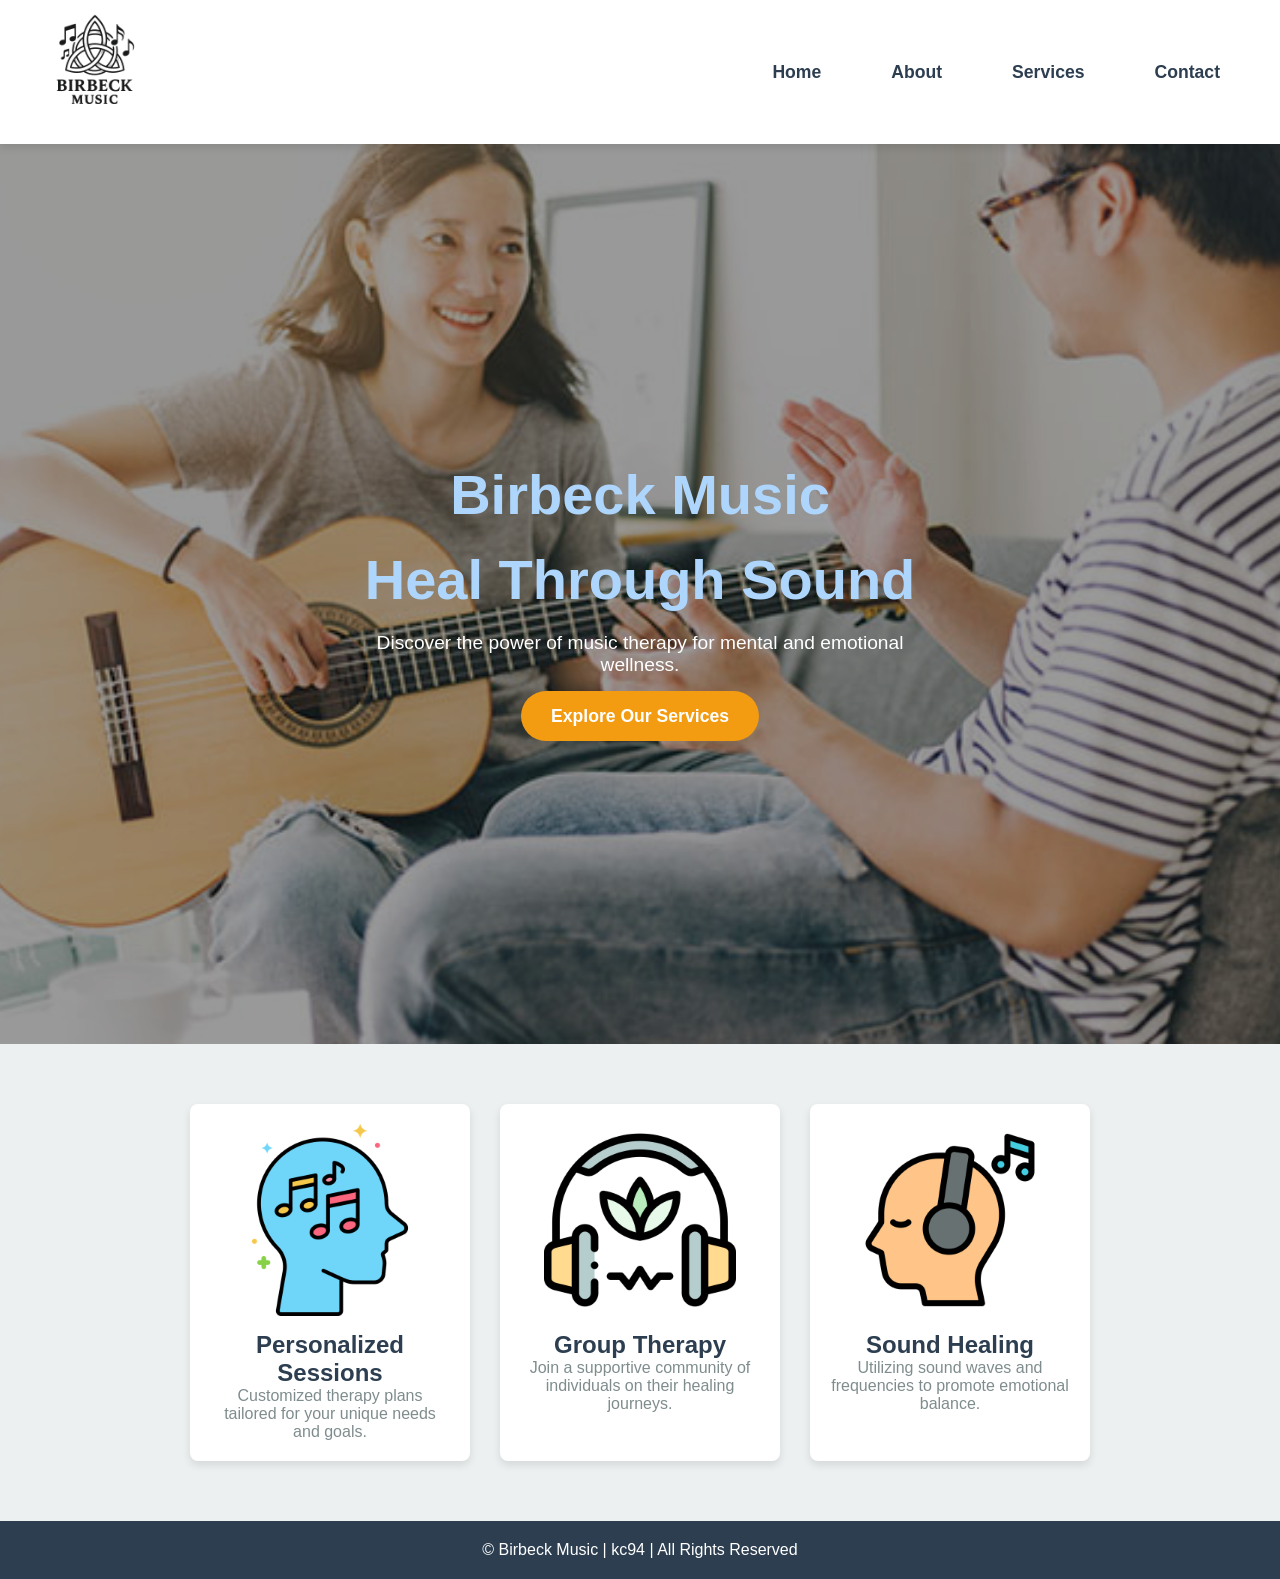
==== Toms website/index.html @ bb439766 "Add files via upload" ====
<!DOCTYPE html>
<html lang="en">
<head>
    <meta charset="UTF-8">
    <meta name="viewport" content="width=device-width, initial-scale=1.0">
    <title>Birbeck Music | Heal Through Sound</title>
    <link rel="stylesheet" href="style.css">
    <script src="https://cdnjs.cloudflare.com/ajax/libs/gsap/3.10.0/gsap.min.js"></script> <!-- GSAP for animations -->
</head>
<body>
    <!-- Navbar -->
    <nav class="navbar">
        <div class="logo">
            <img src="images/logo.png" alt="Music Therapy Logo">
        </div>
        <ul>
            <li><a href="index.html">Home</a></li>
            <li><a href="about.html">About</a></li>
            <li><a href="services.html">Services</a></li>
            <li><a href="contact.html">Contact</a></li>
        </ul>
    </nav>

    <!-- Hero Section -->
    <header class="hero">
        <div class="hero-content">
            <h1>Birbeck Music</h1>
            <h1>Heal Through Sound</h1>
            <p>Discover the power of music therapy for mental and emotional wellness.</p>
            <a href="services.html" class="btn-primary">Explore Our Services</a>
        </div>
    </header>

    <!-- Features Section -->
    <section class="features">
        <div class="feature-item">
            <img src="images/pop1.png" alt="Therapy Sessions">
            <h3>Personalized Sessions</h3>
            <p>Customized therapy plans tailored for your unique needs and goals.</p>
        </div>
        <div class="feature-item">
            <img src="images/pop2.png" alt="Group Sessions">
            <h3>Group Therapy</h3>
            <p>Join a supportive community of individuals on their healing journeys.</p>
        </div>
        <div class="feature-item">
            <img src="images/pop3.png" alt="Sound Healing">
            <h3>Sound Healing</h3>
            <p>Utilizing sound waves and frequencies to promote emotional balance.</p>
        </div>
    </section>

    <!-- Footer -->
    <footer>
        <p>&copy; Birbeck Music | kc94 | All Rights Reserved</p>
    </footer>

    <script src="js/script.js"></script>
</body>
</html>
---- Toms website/style.css ----
/* Global Styles */
* {
    margin: 0;
    padding: 0;
    box-sizing: border-box;
}

body {
    font-family: 'Arial', sans-serif;
    background-color: #f8f8f8;
    color: #2c3e50;
}

h1, h2 {
    color: #aed5fc;
}

a {
    text-decoration: none;
    color: inherit;
}

/* Navbar Styles */
.navbar {
    background-color: #ffffff;
    padding: 15px 40px;
    position: relative;
    top: 0;
    right: 0;
    left: auto;
    z-index: 1000;
    display: flex;
    justify-content: space-between;
    align-items: center;
    box-shadow: 0 4px 8px rgba(0, 0, 0, 0.1);
    width: 100%;
}


.navbar .logo img {
    max-height: 110px;
    position: relative;
    top: -10px; /* lifts logo up a bit */
}

.navbar ul {
    display: flex;
    list-style: none;
}

.navbar ul li {
    margin-left: 30px;
}

.navbar ul li a {
    color: #2c3e50;
    font-weight: bold;
    font-size: 1.1em;
    padding: 10px 20px;
    transition: color 0.3s, background-color 0.3s;
}

.navbar ul li a:hover {
    color: #fff;
    background-color: #f39c12;
    border-radius: 5px;
}

/* Hero Section */
.hero {
    background-image: url('images/main.jpg'); /* swapped from hero.jpg */
    background-size: cover;
    background-position: center;
    height: 100vh;
    display: flex;
    justify-content: center;
    align-items: center;
    text-align: center;
    color: white;
    position: relative;
}

.hero::before {
    content: "";
    position: absolute;
    top: 0; left: 0; right: 0; bottom: 0;
    background: rgba(0, 0, 0, 0.4); /* dark overlay */
    z-index: 0;
}

.hero-content {
    position: relative;
    z-index: 1;
}

.hero h1 {
    font-size: clamp(2em, 5vw, 3.5em);
}



.hero-content {
    max-width: 600px;
}

.hero h1 {
    font-size: 3.5em;
    font-weight: 700;
    margin-bottom: 20px;
}

.hero p {
    font-size: 1.2em;
    margin-bottom: 30px;
}

.btn-primary {
    background-color: #f39c12;
    padding: 15px 30px;
    color: white;
    border-radius: 30px;
    font-size: 1.1em;
    font-weight: bold;
    transition: background-color 0.3s;
}

.btn-primary:hover {
    background-color: #e67e22;
}

/* Features Section */
.features {
    display: flex;
    justify-content: center;
    gap: 30px;
    padding: 60px 20px;
    background-color: #ecf0f1;
}

.feature-item {
    width: 280px;
    text-align: center;
    padding: 20px;
    background-color: #fff;
    box-shadow: 0 4px 8px rgba(0, 0, 0, 0.1);
    border-radius: 8px;
    transition: transform 0.3s ease-in-out;
}

.feature-item:hover {
    transform: translateY(-10px);
}

.feature-item img {
    width: 80%; /* scale down */
    height: auto; /* keep aspect ratio */
    margin: 0 auto 15px; /* center horizontally */
    display: block;
    border-radius: 8px;
}


.feature-item h3 {
    font-size: 1.5em;
    color: #2c3e50;
}

.feature-item p {
    color: #7f8c8d;
}


.services {
    max-width: 1200px;
    margin: 120px auto 60px auto; /* top margin to avoid navbar overlap */
    padding: 0 20px;
}

.services h1 {
    text-align: center;
    margin-bottom: 60px;
    font-size: 2.5em;
    color: #2c3e50;
}

.service-item {
    display: flex;
    align-items: center;
    margin-bottom: 60px;
    gap: 40px;
}

.service-item.reverse {
    flex-direction: row-reverse; /* flips image and text */
}

.service-img img {
    width: 300px; /* adjust to your liking */
    max-width: 100%;
    border-radius: 10px;
    box-shadow: 0 4px 8px rgba(0,0,0,0.1);
}

.service-text {
    max-width: 600px;
}

.service-text h2 {
    font-size: 1.8em;
    margin-bottom: 15px;
    color: #2c3e50;
}

.service-text p {
    font-size: 1.1em;
    color: #7f8c8d;
    line-height: 1.6;
}

/* Responsive: stack on mobile */
@media (max-width: 768px) {
    .service-item {
        flex-direction: column;
        text-align: center;
    }
    .service-item.reverse {
        flex-direction: column;
    }
    .service-img img {
        width: 100%;
    }
}

.about {
    display: flex;
    justify-content: center;
    align-items: center;
    flex-direction: column;
    max-width: 800px;
    margin: 140px auto 60px auto; /* adjust top margin to avoid navbar overlap */
    padding: 0 20px;
    text-align: center;
}

.about-img {
    width: 300px; /* adjust size to your liking */
    max-width: 100%;
    border-radius: 10px;
    box-shadow: 0 4px 12px rgba(0,0,0,0.1);
    margin-bottom: 30px;
}

.about-text h1 {
    font-size: 2.5em;
    color: #2c3e50;
    margin-bottom: 20px;
}

.about-text p {
    font-size: 1.1em;
    color: #7f8c8d;
    line-height: 1.6;
}

.contact {
    display: flex;
    justify-content: center;
    padding: 140px 20px 60px 20px; /* space for navbar */
    background-color: #f8f8f8;
}

.contact-container {
    max-width: 600px;
    width: 100%;
    text-align: center;
}

.contact-container h1 {
    font-size: 2.5em;
    color: #2c3e50;
    margin-bottom: 20px;
}

.contact-container p {
    font-size: 1.1em;
    color: #7f8c8d;
    margin-bottom: 40px;
    line-height: 1.6;
}

/* Form styles */
form {
    display: flex;
    flex-direction: column;
    gap: 20px;
}

form label {
    font-weight: bold;
    color: #2c3e50;
    margin-bottom: 5px;
    text-align: left;
}

form input,
form textarea {
    padding: 12px 15px;
    border: 1px solid #ccc;
    border-radius: 8px;
    font-size: 1em;
    width: 100%;
    box-sizing: border-box;
}

form textarea {
    resize: vertical;
    min-height: 120px;
}

form button {
    background-color: #f39c12;
    color: white;
    font-size: 1.1em;
    font-weight: bold;
    padding: 15px;
    border: none;
    border-radius: 30px;
    cursor: pointer;
    transition: background-color 0.3s;
}

form button:hover {
    background-color: #e67e22;
}

/* Responsive tweaks */
@media (max-width: 768px) {
    .contact-container {
        padding: 0 10px;
    }
}



/* Footer */
footer {
    background-color: #2c3e50;
    color: white;
    padding: 20px 0;
    text-align: center;
}
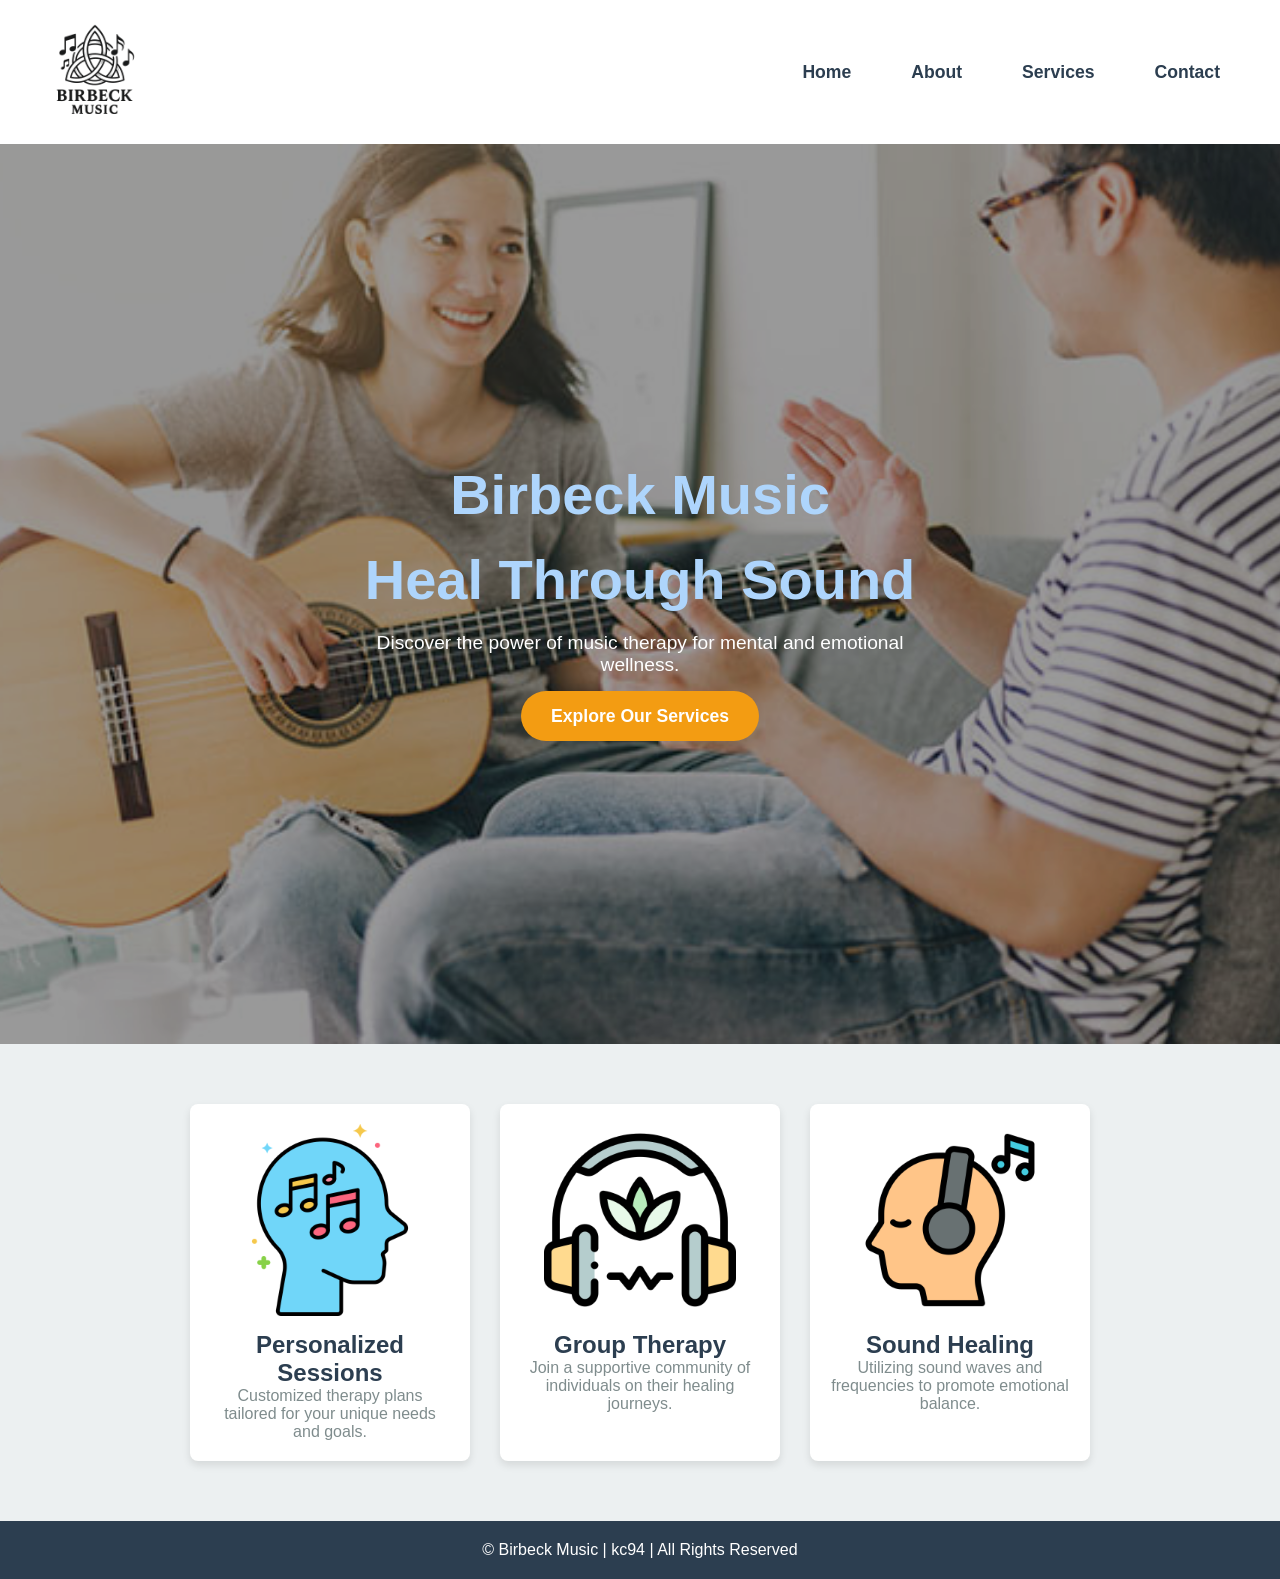
==== commit f1870546: "some media fixes" ====
--- a/Toms website/index.html
+++ b/Toms website/index.html
@@ -10,16 +10,21 @@
 <body>
     <!-- Navbar -->
     <nav class="navbar">
-        <div class="logo">
-            <img src="images/logo.png" alt="Music Therapy Logo">
-        </div>
-        <ul>
-            <li><a href="index.html">Home</a></li>
-            <li><a href="about.html">About</a></li>
-            <li><a href="services.html">Services</a></li>
-            <li><a href="contact.html">Contact</a></li>
-        </ul>
-    </nav>
+    <div class="logo">
+        <img src="images/logo.png" alt="Music Therapy Logo">
+    </div>
+    <div class="burger">
+        <span></span>
+        <span></span>
+        <span></span>
+    </div>
+    <ul class="nav-links">
+        <li><a href="index.html">Home</a></li>
+        <li><a href="about.html">About</a></li>
+        <li><a href="services.html">Services</a></li>
+        <li><a href="contact.html">Contact</a></li>
+    </ul>
+</nav>
 
     <!-- Hero Section -->
     <header class="hero">
@@ -58,3 +63,12 @@
     <script src="js/script.js"></script>
 </body>
 </html>
+
+<script>
+    const burger = document.querySelector('.burger');
+    const navLinks = document.querySelector('.nav-links');
+
+    burger.addEventListener('click', () => {
+        navLinks.classList.toggle('active');
+    });
+</script>
--- a/Toms website/style.css
+++ b/Toms website/style.css
@@ -24,51 +24,59 @@
 .navbar {
     background-color: #ffffff;
     padding: 15px 40px;
-    position: relative;
-    top: 0;
-    right: 0;
-    left: auto;
-    z-index: 1000;
     display: flex;
     justify-content: space-between;
     align-items: center;
-    box-shadow: 0 4px 8px rgba(0, 0, 0, 0.1);
+    position: relative;
+    box-shadow: 0 4px 8px rgba(0,0,0,0.1);
     width: 100%;
 }
-
 
 .navbar .logo img {
     max-height: 110px;
-    position: relative;
-    top: -10px; /* lifts logo up a bit */
-}
-
-.navbar ul {
-    display: flex;
+}
+
+/* Nav links */
+.nav-links {
+    display: flex;
+    gap: 20px;
     list-style: none;
-}
-
-.navbar ul li {
-    margin-left: 30px;
-}
-
-.navbar ul li a {
-    color: #2c3e50;
+    border-bottom: none;
+}
+
+
+.nav-links li a {
     font-weight: bold;
+    color: #2c3e50;
     font-size: 1.1em;
     padding: 10px 20px;
-    transition: color 0.3s, background-color 0.3s;
-}
-
-.navbar ul li a:hover {
+    transition: 0.3s;
+}
+
+.nav-links li a:hover {
+    background-color: #f39c12;
     color: #fff;
-    background-color: #f39c12;
     border-radius: 5px;
+}
+
+/* Burger button (hidden on desktop) */
+.burger {
+    display: none;
+    flex-direction: column;
+    gap: 5px;
+    cursor: pointer;
+}
+
+.burger span {
+    width: 25px;
+    height: 3px;
+    background-color: #2c3e50;
+    border-radius: 2px;
 }
 
 /* Hero Section */
 .hero {
-    background-image: url('images/main.jpg'); /* swapped from hero.jpg */
+    background-image: url('images/main.jpg');
     background-size: cover;
     background-position: center;
     height: 100vh;
@@ -84,27 +92,18 @@
     content: "";
     position: absolute;
     top: 0; left: 0; right: 0; bottom: 0;
-    background: rgba(0, 0, 0, 0.4); /* dark overlay */
+    background: rgba(0, 0, 0, 0.4);
     z-index: 0;
 }
 
 .hero-content {
     position: relative;
     z-index: 1;
+    max-width: 600px;
 }
 
 .hero h1 {
     font-size: clamp(2em, 5vw, 3.5em);
-}
-
-
-
-.hero-content {
-    max-width: 600px;
-}
-
-.hero h1 {
-    font-size: 3.5em;
     font-weight: 700;
     margin-bottom: 20px;
 }
@@ -152,14 +151,13 @@
 }
 
 .feature-item img {
-    width: 80%; /* scale down */
-    height: auto; /* keep aspect ratio */
-    margin: 0 auto 15px; /* center horizontally */
+    width: 80%;
+    height: auto;
+    margin: 0 auto 15px;
     display: block;
     border-radius: 8px;
 }
 
-
 .feature-item h3 {
     font-size: 1.5em;
     color: #2c3e50;
@@ -169,10 +167,10 @@
     color: #7f8c8d;
 }
 
-
+/* Services Section */
 .services {
     max-width: 1200px;
-    margin: 120px auto 60px auto; /* top margin to avoid navbar overlap */
+    margin: 120px auto 60px auto;
     padding: 0 20px;
 }
 
@@ -191,11 +189,11 @@
 }
 
 .service-item.reverse {
-    flex-direction: row-reverse; /* flips image and text */
+    flex-direction: row-reverse;
 }
 
 .service-img img {
-    width: 300px; /* adjust to your liking */
+    width: 300px;
     max-width: 100%;
     border-radius: 10px;
     box-shadow: 0 4px 8px rgba(0,0,0,0.1);
@@ -217,33 +215,20 @@
     line-height: 1.6;
 }
 
-/* Responsive: stack on mobile */
-@media (max-width: 768px) {
-    .service-item {
-        flex-direction: column;
-        text-align: center;
-    }
-    .service-item.reverse {
-        flex-direction: column;
-    }
-    .service-img img {
-        width: 100%;
-    }
-}
-
+/* About Section */
 .about {
     display: flex;
     justify-content: center;
     align-items: center;
     flex-direction: column;
     max-width: 800px;
-    margin: 140px auto 60px auto; /* adjust top margin to avoid navbar overlap */
+    margin: 140px auto 60px auto;
     padding: 0 20px;
     text-align: center;
 }
 
 .about-img {
-    width: 300px; /* adjust size to your liking */
+    width: 300px;
     max-width: 100%;
     border-radius: 10px;
     box-shadow: 0 4px 12px rgba(0,0,0,0.1);
@@ -262,10 +247,11 @@
     line-height: 1.6;
 }
 
+/* Contact Section */
 .contact {
     display: flex;
     justify-content: center;
-    padding: 140px 20px 60px 20px; /* space for navbar */
+    padding: 140px 20px 60px 20px;
     background-color: #f8f8f8;
 }
 
@@ -333,15 +319,6 @@
     background-color: #e67e22;
 }
 
-/* Responsive tweaks */
-@media (max-width: 768px) {
-    .contact-container {
-        padding: 0 10px;
-    }
-}
-
-
-
 /* Footer */
 footer {
     background-color: #2c3e50;
@@ -349,3 +326,163 @@
     padding: 20px 0;
     text-align: center;
 }
+
+/* ========================= */
+/* Responsive Styles */
+/* ========================= */
+
+/* Tablets & small laptops */
+@media (max-width: 1024px) {
+    .navbar {
+        padding: 10px 20px;
+    }
+
+    .navbar ul li {
+        margin-left: 15px;
+    }
+
+    .hero h1 {
+        font-size: 2.5em;
+    }
+}
+
+/* Phones */
+@media (max-width: 768px) {
+
+    /* Navbar adjustments */
+    .navbar {
+        flex-wrap: nowrap;
+        justify-content: space-between;
+    }
+
+    .burger {
+        display: flex;
+        order: 2;
+    }
+
+    .nav-links {
+        position: absolute;
+        top: 70px;
+        right: 0;
+        width: 100%;
+        flex-direction: column;
+        align-items: center;
+        background-color: #fff;
+        max-height: 0;
+        overflow: hidden;
+        transition: max-height 0.3s ease-in-out;
+        z-index: 999;
+    }
+
+    .nav-links.active {
+        max-height: 500px;
+    }
+
+    .nav-links li {
+        width: 100%;
+        text-align: center;
+    }
+
+    .nav-links li a {
+        display: block;
+        width: 100%;
+        padding: 15px 0;
+    }
+
+    .navbar .logo {
+        order: 1;
+    }
+
+    /* Hero adjustments */
+    .hero {
+        height: 70vh;
+        padding: 0 15px;
+    }
+
+    .hero h1 {
+        font-size: 2em;
+    }
+
+    .hero p {
+        font-size: 1em;
+    }
+
+    /* Features adjustments */
+    .features {
+        flex-direction: column;
+        align-items: center;
+        padding: 40px 10px;
+    }
+
+    .feature-item {
+        width: 90%;
+    }
+
+    .feature-item img {
+    width: 40%;
+    height: auto;
+    margin: 0 auto 15px;
+    display: block;
+    border-radius: 8px;
+}
+
+    /* Services adjustments */
+    .service-item,
+    .service-item.reverse {
+        flex-direction: column;
+        text-align: center;
+    }
+
+    .service-img img {
+        width: 60%;
+        max-width: 350px;
+    }
+
+    .service-text {
+        max-width: 100%;
+    }
+
+    /* About adjustments */
+    .about {
+        margin-top: 100px;
+        padding: 0 15px;
+    }
+
+    .about-img {
+        width: 80%;
+    }
+
+    .about-text h1 {
+        font-size: 2em;
+    }
+
+    /* Contact adjustments */
+    .contact {
+        padding: 100px 10px 40px 10px;
+    }
+
+    .contact-container h1 {
+        font-size: 2em;
+    }
+
+    .contact-container p {
+        font-size: 1em;
+    }
+}
+
+/* Tiny phones */
+@media (max-width: 480px) {
+    .hero h1 {
+        font-size: 1.8em;
+    }
+
+    .btn-primary {
+        padding: 10px 20px;
+        font-size: 1em;
+    }
+
+    form input,
+    form textarea {
+        font-size: 0.9em;
+    }
+}
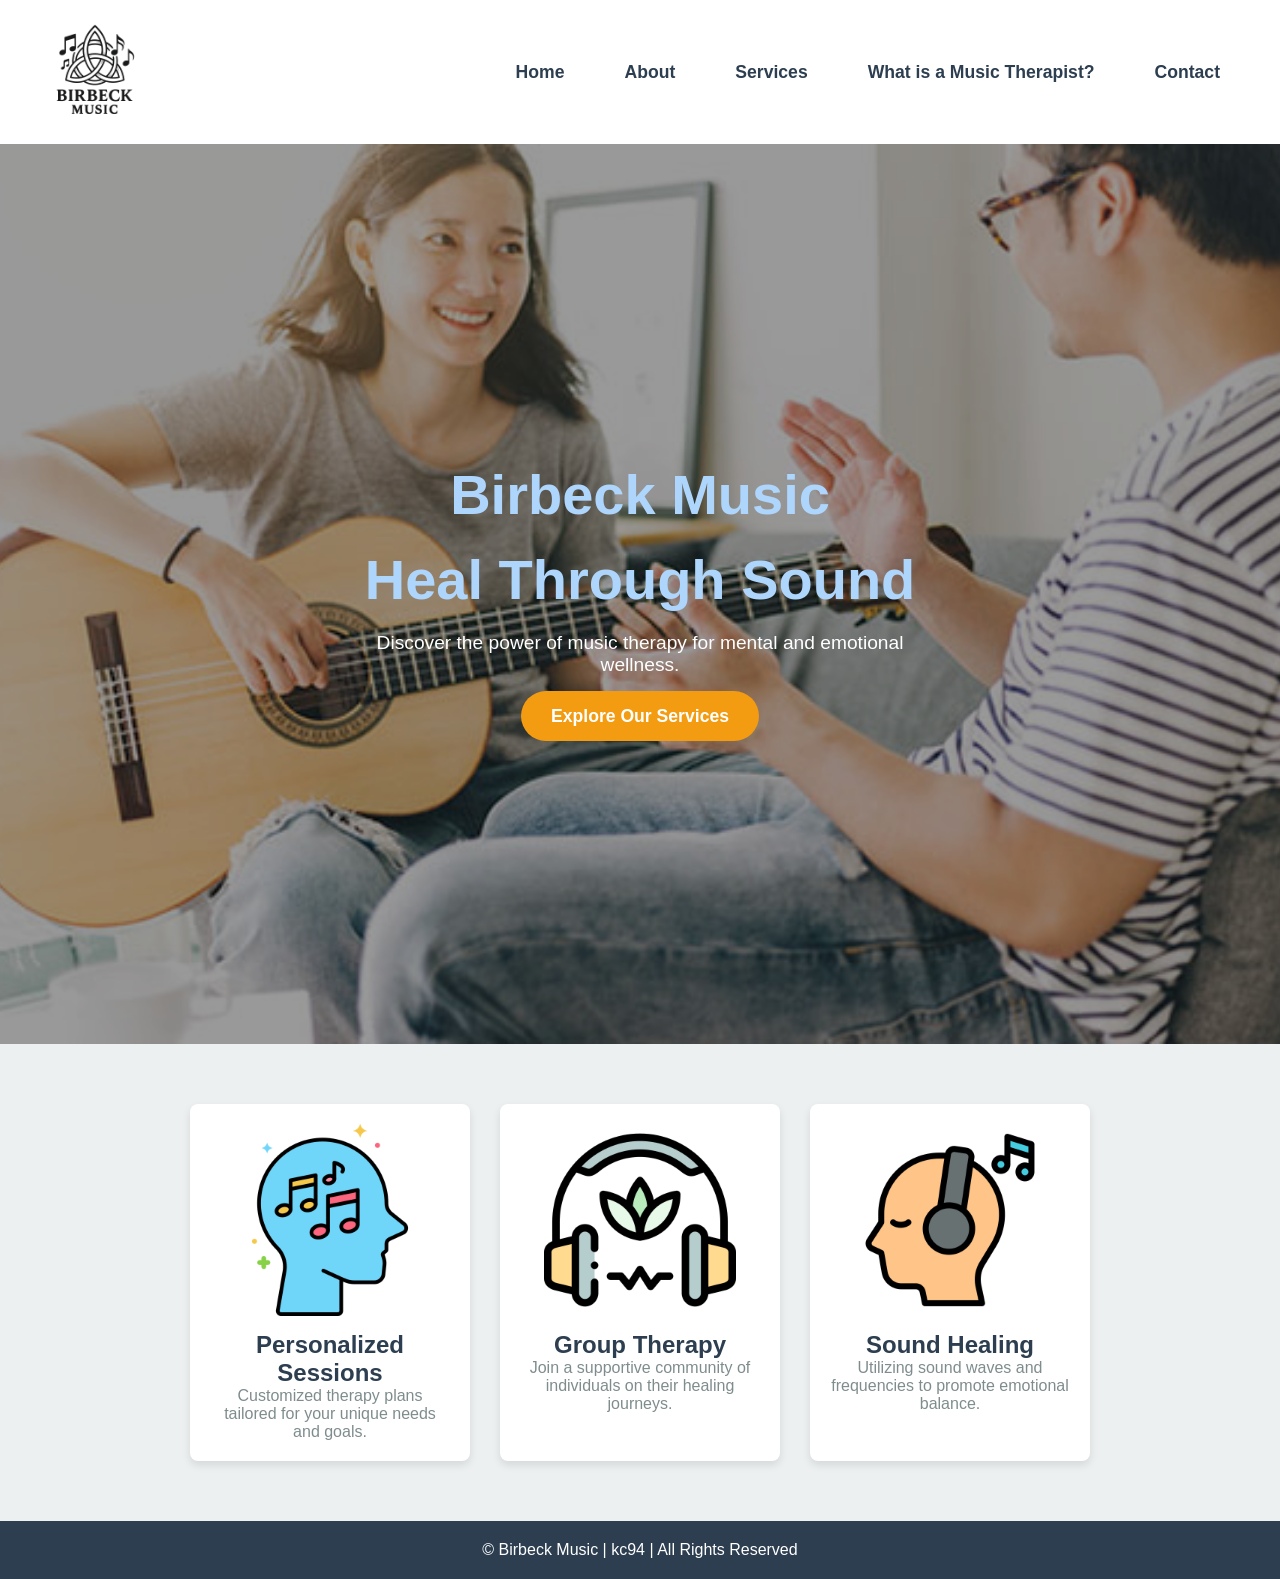
==== commit a658379b: "Add 'What is a Music Therapist?' page - Create music-therapist.html with sections covering education" ====
--- a/Toms website/index.html
+++ b/Toms website/index.html
@@ -22,6 +22,7 @@
         <li><a href="index.html">Home</a></li>
         <li><a href="about.html">About</a></li>
         <li><a href="services.html">Services</a></li>
+        <li><a href="music-therapist.html">What is a Music Therapist?</a></li>
         <li><a href="contact.html">Contact</a></li>
     </ul>
 </nav>
--- a/Toms website/style.css
+++ b/Toms website/style.css
@@ -325,6 +325,154 @@
     color: white;
     padding: 20px 0;
     text-align: center;
+}
+
+/* Music Therapist Page */
+.therapist-page {
+    max-width: 1100px;
+    margin: 120px auto 60px auto;
+    padding: 0 20px;
+}
+
+.therapist-hero {
+    text-align: center;
+    margin-bottom: 40px;
+}
+
+.therapist-hero h1 {
+    font-size: 2.8em;
+    color: #2c3e50;
+    margin-bottom: 15px;
+}
+
+.therapist-hero p {
+    font-size: 1.2em;
+    color: #7f8c8d;
+}
+
+.therapist-intro {
+    max-width: 800px;
+    margin: 0 auto 60px auto;
+    text-align: center;
+    font-size: 1.1em;
+    color: #7f8c8d;
+    line-height: 1.8;
+}
+
+.therapist-cards {
+    display: grid;
+    grid-template-columns: repeat(2, 1fr);
+    gap: 30px;
+    margin-bottom: 70px;
+}
+
+.therapist-card {
+    background-color: #fff;
+    border-radius: 10px;
+    padding: 35px 30px;
+    box-shadow: 0 4px 12px rgba(0,0,0,0.08);
+    transition: transform 0.3s ease;
+}
+
+.therapist-card:hover {
+    transform: translateY(-6px);
+}
+
+.therapist-card-icon {
+    font-size: 2.5em;
+    margin-bottom: 15px;
+}
+
+.therapist-card h2 {
+    font-size: 1.4em;
+    color: #2c3e50;
+    margin-bottom: 12px;
+}
+
+.therapist-card p {
+    font-size: 1em;
+    color: #7f8c8d;
+    line-height: 1.7;
+}
+
+.therapist-difference {
+    background-color: #ecf0f1;
+    border-radius: 10px;
+    padding: 50px 40px;
+    margin-bottom: 70px;
+}
+
+.therapist-difference h2 {
+    text-align: center;
+    font-size: 2em;
+    color: #2c3e50;
+    margin-bottom: 35px;
+}
+
+.difference-grid {
+    display: flex;
+    gap: 30px;
+}
+
+.difference-col {
+    flex: 1;
+    background-color: #fff;
+    border-radius: 8px;
+    padding: 30px;
+    box-shadow: 0 2px 8px rgba(0,0,0,0.07);
+}
+
+.difference-col h3 {
+    font-size: 1.3em;
+    color: #f39c12;
+    margin-bottom: 18px;
+    border-bottom: 2px solid #f39c12;
+    padding-bottom: 10px;
+}
+
+.difference-col ul {
+    list-style: none;
+    padding: 0;
+}
+
+.difference-col ul li {
+    color: #7f8c8d;
+    font-size: 1em;
+    padding: 8px 0;
+    border-bottom: 1px solid #ecf0f1;
+    line-height: 1.5;
+}
+
+.difference-col ul li:last-child {
+    border-bottom: none;
+}
+
+.difference-col ul li::before {
+    content: "✓ ";
+    color: #f39c12;
+    font-weight: bold;
+}
+
+.therapist-cta {
+    text-align: center;
+    padding: 60px 20px;
+    background-color: #2c3e50;
+    border-radius: 10px;
+    color: #fff;
+    margin-bottom: 20px;
+}
+
+.therapist-cta h2 {
+    font-size: 2em;
+    color: #fff;
+    margin-bottom: 15px;
+}
+
+.therapist-cta p {
+    font-size: 1.1em;
+    color: #bdc3c7;
+    margin-bottom: 30px;
+    line-height: 1.6;
 }
 
 /* ========================= */
@@ -486,3 +634,36 @@
         font-size: 0.9em;
     }
 }
+
+/* Music Therapist Page - Responsive */
+@media (max-width: 768px) {
+    .therapist-page {
+        margin-top: 100px;
+    }
+
+    .therapist-hero h1 {
+        font-size: 2em;
+    }
+
+    .therapist-cards {
+        grid-template-columns: 1fr;
+    }
+
+    .difference-grid {
+        flex-direction: column;
+    }
+
+    .therapist-difference {
+        padding: 30px 20px;
+    }
+}
+
+@media (max-width: 480px) {
+    .therapist-hero h1 {
+        font-size: 1.6em;
+    }
+
+    .therapist-cta h2 {
+        font-size: 1.5em;
+    }
+}
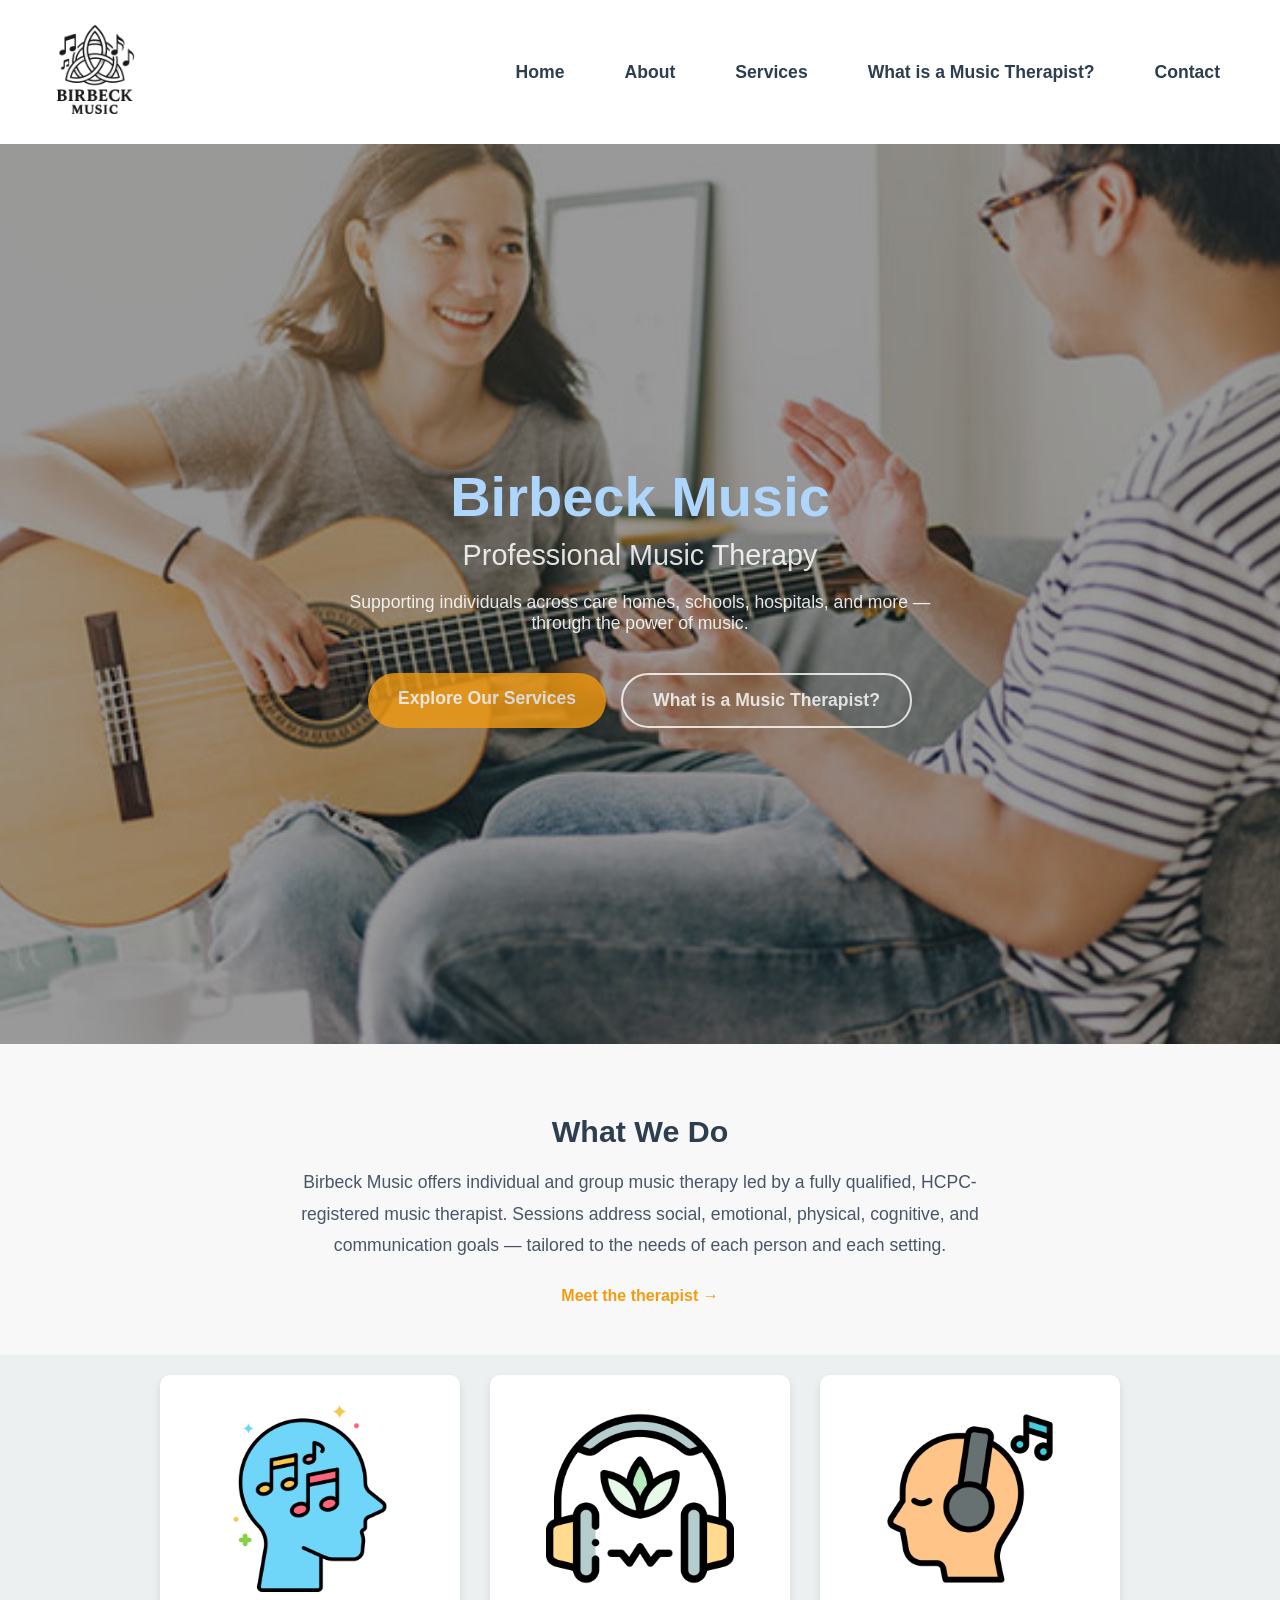
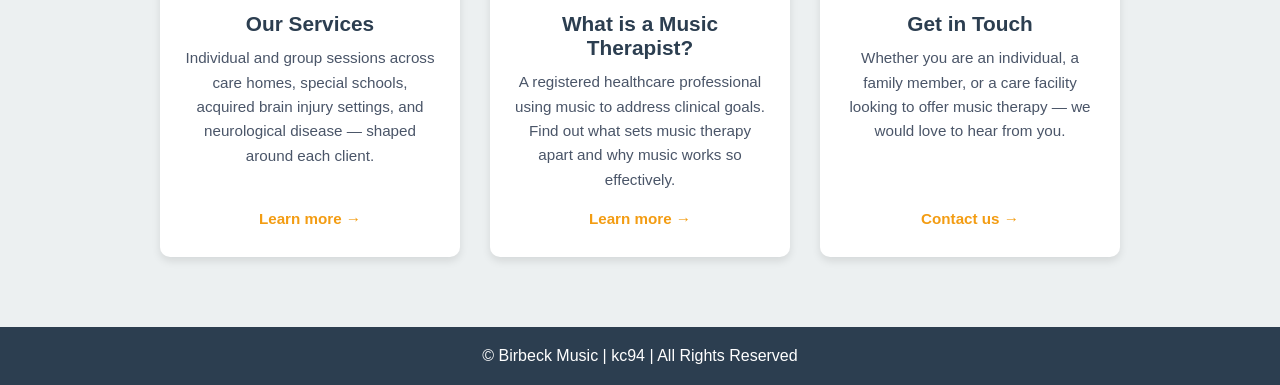
==== commit 559751d5: "Improve home page layout, clarity, and navigation - Fix two <h1> tags — now h1 (Birbeck Music) + h2 " ====
--- a/Toms website/index.html
+++ b/Toms website/index.html
@@ -3,9 +3,9 @@
 <head>
     <meta charset="UTF-8">
     <meta name="viewport" content="width=device-width, initial-scale=1.0">
-    <title>Birbeck Music | Heal Through Sound</title>
+    <title>Birbeck Music | Music Therapy</title>
     <link rel="stylesheet" href="style.css">
-    <script src="https://cdnjs.cloudflare.com/ajax/libs/gsap/3.10.0/gsap.min.js"></script> <!-- GSAP for animations -->
+    <script src="https://cdnjs.cloudflare.com/ajax/libs/gsap/3.10.0/gsap.min.js"></script>
 </head>
 <body>
     <!-- Navbar -->
@@ -31,29 +31,42 @@
     <header class="hero">
         <div class="hero-content">
             <h1>Birbeck Music</h1>
-            <h1>Heal Through Sound</h1>
-            <p>Discover the power of music therapy for mental and emotional wellness.</p>
-            <a href="services.html" class="btn-primary">Explore Our Services</a>
+            <h2>Professional Music Therapy</h2>
+            <p>Supporting individuals across care homes, schools, hospitals, and more — through the power of music.</p>
+            <div class="hero-buttons">
+                <a href="services.html" class="btn-primary">Explore Our Services</a>
+                <a href="music-therapist.html" class="btn-secondary">What is a Music Therapist?</a>
+            </div>
         </div>
     </header>
 
-    <!-- Features Section -->
+    <!-- Intro Section -->
+    <section class="home-intro">
+        <h2>What We Do</h2>
+        <p>Birbeck Music offers individual and group music therapy led by a fully qualified, HCPC-registered music therapist. Sessions address social, emotional, physical, cognitive, and communication goals — tailored to the needs of each person and each setting.</p>
+        <a href="about.html" class="home-intro-link">Meet the therapist &rarr;</a>
+    </section>
+
+    <!-- Feature Cards -->
     <section class="features">
-        <div class="feature-item">
-            <img src="images/pop1.png" alt="Therapy Sessions">
-            <h3>Personalized Sessions</h3>
-            <p>Customized therapy plans tailored for your unique needs and goals.</p>
-        </div>
-        <div class="feature-item">
-            <img src="images/pop2.png" alt="Group Sessions">
-            <h3>Group Therapy</h3>
-            <p>Join a supportive community of individuals on their healing journeys.</p>
-        </div>
-        <div class="feature-item">
-            <img src="images/pop3.png" alt="Sound Healing">
-            <h3>Sound Healing</h3>
-            <p>Utilizing sound waves and frequencies to promote emotional balance.</p>
-        </div>
+        <a href="services.html" class="feature-item">
+            <img src="images/pop1.png" alt="Music Therapy Sessions">
+            <h3>Our Services</h3>
+            <p>Individual and group sessions across care homes, special schools, acquired brain injury settings, and neurological disease — shaped around each client.</p>
+            <span class="feature-link">Learn more &rarr;</span>
+        </a>
+        <a href="music-therapist.html" class="feature-item">
+            <img src="images/pop2.png" alt="What is a Music Therapist">
+            <h3>What is a Music Therapist?</h3>
+            <p>A registered healthcare professional using music to address clinical goals. Find out what sets music therapy apart and why music works so effectively.</p>
+            <span class="feature-link">Learn more &rarr;</span>
+        </a>
+        <a href="contact.html" class="feature-item">
+            <img src="images/pop3.png" alt="Get in Touch">
+            <h3>Get in Touch</h3>
+            <p>Whether you are an individual, a family member, or a care facility looking to offer music therapy — we would love to hear from you.</p>
+            <span class="feature-link">Contact us &rarr;</span>
+        </a>
     </section>
 
     <!-- Footer -->
@@ -61,15 +74,20 @@
         <p>&copy; Birbeck Music | kc94 | All Rights Reserved</p>
     </footer>
 
-    <script src="js/script.js"></script>
-</body>
-</html>
-
 <script>
+    // Mobile menu toggle
     const burger = document.querySelector('.burger');
     const navLinks = document.querySelector('.nav-links');
-
     burger.addEventListener('click', () => {
         navLinks.classList.toggle('active');
     });
-</script>+
+    // GSAP animations
+    gsap.from(".hero h1", { opacity: 0, y: -40, duration: 1, delay: 0.3 });
+    gsap.from(".hero h2", { opacity: 0, y: -20, duration: 1, delay: 0.6 });
+    gsap.from(".hero p",  { opacity: 0, y: 20,  duration: 1, delay: 0.9 });
+    gsap.from(".hero-buttons", { opacity: 0, y: 20, duration: 1, delay: 1.2 });
+    gsap.from(".feature-item", { opacity: 0, y: 60, stagger: 0.15, duration: 0.8, delay: 0.2 });
+</script>
+</body>
+</html>
--- a/Toms website/style.css
+++ b/Toms website/style.css
@@ -105,12 +105,20 @@
 .hero h1 {
     font-size: clamp(2em, 5vw, 3.5em);
     font-weight: 700;
+    margin-bottom: 10px;
+}
+
+.hero h2 {
+    font-size: clamp(1.2em, 3vw, 1.8em);
+    font-weight: 400;
+    color: rgba(255,255,255,0.85);
     margin-bottom: 20px;
 }
 
 .hero p {
-    font-size: 1.2em;
-    margin-bottom: 30px;
+    font-size: 1.1em;
+    margin-bottom: 35px;
+    color: rgba(255,255,255,0.9);
 }
 
 .btn-primary {
@@ -127,44 +135,117 @@
     background-color: #e67e22;
 }
 
+.btn-secondary {
+    background-color: transparent;
+    padding: 15px 30px;
+    color: white;
+    border: 2px solid white;
+    border-radius: 30px;
+    font-size: 1.1em;
+    font-weight: bold;
+    transition: background-color 0.3s, color 0.3s;
+}
+
+.btn-secondary:hover {
+    background-color: white;
+    color: #2c3e50;
+}
+
+.hero-buttons {
+    display: flex;
+    gap: 15px;
+    justify-content: center;
+    flex-wrap: wrap;
+}
+
+/* Home Intro */
+.home-intro {
+    text-align: center;
+    max-width: 720px;
+    margin: 0 auto;
+    padding: 70px 20px 50px 20px;
+}
+
+.home-intro h2 {
+    font-size: 1.9em;
+    color: #2c3e50;
+    margin-bottom: 18px;
+}
+
+.home-intro p {
+    font-size: 1.1em;
+    color: #4a5568;
+    line-height: 1.8;
+    margin-bottom: 25px;
+}
+
+.home-intro-link {
+    font-weight: bold;
+    color: #f39c12;
+    font-size: 1em;
+    transition: color 0.2s;
+}
+
+.home-intro-link:hover {
+    color: #e67e22;
+}
+
 /* Features Section */
 .features {
     display: flex;
     justify-content: center;
     gap: 30px;
-    padding: 60px 20px;
+    padding: 20px 20px 70px 20px;
     background-color: #ecf0f1;
 }
 
 .feature-item {
-    width: 280px;
-    text-align: center;
-    padding: 20px;
+    width: 300px;
+    text-align: center;
+    padding: 30px 25px;
     background-color: #fff;
     box-shadow: 0 4px 8px rgba(0, 0, 0, 0.1);
-    border-radius: 8px;
-    transition: transform 0.3s ease-in-out;
+    border-radius: 10px;
+    transition: transform 0.3s ease-in-out, box-shadow 0.3s;
+    display: flex;
+    flex-direction: column;
+    align-items: center;
+    text-decoration: none;
+    color: inherit;
 }
 
 .feature-item:hover {
-    transform: translateY(-10px);
+    transform: translateY(-8px);
+    box-shadow: 0 8px 20px rgba(0, 0, 0, 0.13);
 }
 
 .feature-item img {
-    width: 80%;
+    width: 75%;
     height: auto;
-    margin: 0 auto 15px;
+    margin: 0 auto 20px;
     display: block;
     border-radius: 8px;
 }
 
 .feature-item h3 {
-    font-size: 1.5em;
-    color: #2c3e50;
+    font-size: 1.3em;
+    color: #2c3e50;
+    margin-bottom: 10px;
 }
 
 .feature-item p {
-    color: #7f8c8d;
+    color: #4a5568;
+    font-size: 0.95em;
+    line-height: 1.6;
+    flex-grow: 1;
+}
+
+.feature-link {
+    display: inline-block;
+    margin-top: 18px;
+    font-weight: bold;
+    color: #f39c12;
+    font-size: 0.95em;
 }
 
 /* Services Section */
@@ -347,112 +428,209 @@
 
 .therapist-hero p {
     font-size: 1.2em;
+    color: #4a5568;
+    max-width: 700px;
+    margin: 0 auto;
+    line-height: 1.6;
+}
+
+.therapist-intro {
+    max-width: 820px;
+    margin: 0 auto 50px auto;
+    text-align: center;
+    font-size: 1.1em;
+    color: #4a5568;
+    line-height: 1.8;
+}
+
+/* Qualifications Banner */
+.qualifications-banner {
+    display: flex;
+    align-items: flex-start;
+    gap: 25px;
+    background-color: #2c3e50;
+    color: #fff;
+    border-radius: 10px;
+    padding: 40px;
+    margin-bottom: 60px;
+}
+
+.qual-icon {
+    font-size: 3em;
+    flex-shrink: 0;
+    line-height: 1;
+}
+
+.qual-text h2 {
+    font-size: 1.6em;
+    color: #fff;
+    margin-bottom: 12px;
+}
+
+.qual-text p {
+    font-size: 1.05em;
+    color: #bdc3c7;
+    line-height: 1.7;
+}
+
+.qual-text strong {
+    color: #f39c12;
+}
+
+.qual-text em {
+    color: #aed5fc;
+    font-style: normal;
+}
+
+/* Goals Section */
+.goals-section {
+    margin-bottom: 70px;
+}
+
+.goals-section > h2 {
+    font-size: 2em;
+    color: #2c3e50;
+    text-align: center;
+    margin-bottom: 10px;
+}
+
+.goals-intro {
+    text-align: center;
+    color: #4a5568;
+    font-size: 1em;
+    margin-bottom: 30px;
+}
+
+.goals-tabs {
+    display: flex;
+    gap: 10px;
+    flex-wrap: wrap;
+    justify-content: center;
+    margin-bottom: 0;
+}
+
+.tab-btn {
+    background-color: #ecf0f1;
+    border: none;
+    border-radius: 30px 30px 0 0;
+    padding: 12px 22px;
+    font-size: 1em;
+    font-weight: bold;
     color: #7f8c8d;
-}
-
-.therapist-intro {
-    max-width: 800px;
-    margin: 0 auto 60px auto;
-    text-align: center;
-    font-size: 1.1em;
-    color: #7f8c8d;
-    line-height: 1.8;
-}
-
-.therapist-cards {
+    cursor: pointer;
+    transition: background-color 0.2s, color 0.2s;
+}
+
+.tab-btn:hover {
+    background-color: #d5dbdb;
+    color: #2c3e50;
+}
+
+.tab-btn.active {
+    background-color: #f39c12;
+    color: #fff;
+}
+
+.tab-content {
+    background-color: #fff;
+    border-radius: 0 10px 10px 10px;
+    box-shadow: 0 4px 12px rgba(0,0,0,0.08);
+    padding: 35px 40px;
+}
+
+.tab-panel {
+    display: none;
+}
+
+.tab-panel.active {
+    display: block;
+}
+
+.goal-list {
+    list-style: none;
+    padding: 0;
+    margin: 0;
+}
+
+.goal-list li {
+    padding: 12px 0 12px 30px;
+    position: relative;
+    color: #4a5568;
+    font-size: 1.05em;
+    line-height: 1.6;
+    border-bottom: 1px solid #f0f0f0;
+}
+
+.goal-list li:last-child {
+    border-bottom: none;
+}
+
+.goal-list li::before {
+    content: "✓";
+    position: absolute;
+    left: 0;
+    color: #f39c12;
+    font-weight: bold;
+}
+
+/* Why Music Section */
+.why-music-section {
+    margin-bottom: 70px;
+}
+
+.why-music-section > h2 {
+    font-size: 2em;
+    color: #2c3e50;
+    text-align: center;
+    margin-bottom: 12px;
+}
+
+.why-music-intro {
+    text-align: center;
+    color: #4a5568;
+    font-size: 1.05em;
+    max-width: 750px;
+    margin: 0 auto 40px auto;
+    line-height: 1.7;
+}
+
+.why-music-grid {
     display: grid;
-    grid-template-columns: repeat(2, 1fr);
-    gap: 30px;
-    margin-bottom: 70px;
-}
-
-.therapist-card {
+    grid-template-columns: repeat(3, 1fr);
+    gap: 25px;
+}
+
+.why-music-card {
     background-color: #fff;
     border-radius: 10px;
-    padding: 35px 30px;
-    box-shadow: 0 4px 12px rgba(0,0,0,0.08);
+    padding: 30px 25px;
+    box-shadow: 0 4px 12px rgba(0,0,0,0.07);
+    text-align: center;
     transition: transform 0.3s ease;
 }
 
-.therapist-card:hover {
-    transform: translateY(-6px);
-}
-
-.therapist-card-icon {
-    font-size: 2.5em;
+.why-music-card:hover {
+    transform: translateY(-5px);
+}
+
+.why-icon {
+    font-size: 2.2em;
     margin-bottom: 15px;
 }
 
-.therapist-card h2 {
-    font-size: 1.4em;
-    color: #2c3e50;
-    margin-bottom: 12px;
-}
-
-.therapist-card p {
-    font-size: 1em;
-    color: #7f8c8d;
-    line-height: 1.7;
-}
-
-.therapist-difference {
-    background-color: #ecf0f1;
-    border-radius: 10px;
-    padding: 50px 40px;
-    margin-bottom: 70px;
-}
-
-.therapist-difference h2 {
-    text-align: center;
-    font-size: 2em;
-    color: #2c3e50;
-    margin-bottom: 35px;
-}
-
-.difference-grid {
-    display: flex;
-    gap: 30px;
-}
-
-.difference-col {
-    flex: 1;
-    background-color: #fff;
-    border-radius: 8px;
-    padding: 30px;
-    box-shadow: 0 2px 8px rgba(0,0,0,0.07);
-}
-
-.difference-col h3 {
-    font-size: 1.3em;
-    color: #f39c12;
-    margin-bottom: 18px;
-    border-bottom: 2px solid #f39c12;
-    padding-bottom: 10px;
-}
-
-.difference-col ul {
-    list-style: none;
-    padding: 0;
-}
-
-.difference-col ul li {
-    color: #7f8c8d;
-    font-size: 1em;
-    padding: 8px 0;
-    border-bottom: 1px solid #ecf0f1;
-    line-height: 1.5;
-}
-
-.difference-col ul li:last-child {
-    border-bottom: none;
-}
-
-.difference-col ul li::before {
-    content: "✓ ";
-    color: #f39c12;
-    font-weight: bold;
-}
-
+.why-music-card h3 {
+    font-size: 1.1em;
+    color: #2c3e50;
+    margin-bottom: 10px;
+}
+
+.why-music-card p {
+    font-size: 0.95em;
+    color: #4a5568;
+    line-height: 1.6;
+}
+
+/* CTA */
 .therapist-cta {
     text-align: center;
     padding: 60px 20px;
@@ -473,6 +651,307 @@
     color: #bdc3c7;
     margin-bottom: 30px;
     line-height: 1.6;
+}
+
+/* ========================= */
+/* Services Page */
+/* ========================= */
+
+.services-page {
+    max-width: 1100px;
+    margin: 120px auto 60px auto;
+    padding: 0 20px;
+}
+
+.services-hero {
+    text-align: center;
+    margin-bottom: 50px;
+}
+
+.services-hero h1 {
+    font-size: 2.8em;
+    color: #2c3e50;
+    margin-bottom: 15px;
+}
+
+.services-hero p {
+    font-size: 1.2em;
+    color: #4a5568;
+    line-height: 1.6;
+}
+
+/* Who We Work With */
+.who-we-work-with {
+    margin-bottom: 50px;
+    text-align: center;
+}
+
+.who-we-work-with h2 {
+    font-size: 1.6em;
+    color: #2c3e50;
+    margin-bottom: 20px;
+}
+
+.population-tags {
+    display: flex;
+    flex-wrap: wrap;
+    gap: 10px;
+    justify-content: center;
+}
+
+.pop-tag {
+    background-color: #ecf0f1;
+    color: #2c3e50;
+    font-weight: bold;
+    font-size: 0.9em;
+    padding: 8px 18px;
+    border-radius: 30px;
+    border: 2px solid #dce1e7;
+}
+
+/* Why Music Callout */
+.why-callout {
+    display: flex;
+    align-items: center;
+    justify-content: space-between;
+    gap: 25px;
+    background-color: #fdf6ec;
+    border: 2px solid #f39c12;
+    border-radius: 10px;
+    padding: 30px 40px;
+    margin-bottom: 50px;
+}
+
+.why-callout-text h3 {
+    font-size: 1.3em;
+    color: #2c3e50;
+    margin-bottom: 8px;
+}
+
+.why-callout-text p {
+    color: #4a5568;
+    font-size: 1em;
+    line-height: 1.6;
+}
+
+/* Services Tabs */
+.services-tabs-section {
+    margin-bottom: 60px;
+}
+
+.services-tabs {
+    display: flex;
+    gap: 10px;
+    flex-wrap: wrap;
+    justify-content: center;
+    margin-bottom: 0;
+}
+
+.svc-tab-btn {
+    background-color: #ecf0f1;
+    border: none;
+    border-radius: 30px 30px 0 0;
+    padding: 12px 22px;
+    font-size: 1em;
+    font-weight: bold;
+    color: #7f8c8d;
+    cursor: pointer;
+    transition: background-color 0.2s, color 0.2s;
+}
+
+.svc-tab-btn:hover {
+    background-color: #d5dbdb;
+    color: #2c3e50;
+}
+
+.svc-tab-btn.active {
+    background-color: #f39c12;
+    color: #fff;
+}
+
+.svc-tab-content {
+    background-color: #fff;
+    border-radius: 0 10px 10px 10px;
+    box-shadow: 0 4px 12px rgba(0,0,0,0.08);
+    padding: 40px 45px;
+}
+
+.svc-tab-panel {
+    display: none;
+}
+
+.svc-tab-panel.active {
+    display: block;
+}
+
+.svc-tab-panel h2 {
+    font-size: 2em;
+    color: #2c3e50;
+    margin-bottom: 15px;
+}
+
+.svc-intro {
+    font-size: 1.1em;
+    color: #4a5568;
+    line-height: 1.7;
+    margin-bottom: 35px;
+    max-width: 820px;
+}
+
+/* Sub-sections within a tab */
+.svc-subsections {
+    display: flex;
+    flex-direction: column;
+    gap: 30px;
+    margin-bottom: 35px;
+}
+
+.svc-subsection {
+    padding-left: 20px;
+    border-left: 3px solid #f39c12;
+}
+
+.svc-subsection h3 {
+    font-size: 1.2em;
+    color: #2c3e50;
+    margin-bottom: 10px;
+}
+
+.svc-subsection p {
+    font-size: 1em;
+    color: #4a5568;
+    line-height: 1.7;
+    margin-bottom: 10px;
+}
+
+.svc-subsection p:last-child {
+    margin-bottom: 0;
+}
+
+/* Goal cards (Special Schools) */
+.svc-goals-grid {
+    display: grid;
+    grid-template-columns: repeat(3, 1fr);
+    gap: 25px;
+    margin-bottom: 10px;
+}
+
+.svc-goal-card {
+    background-color: #f8f9fa;
+    border-radius: 10px;
+    padding: 30px 25px;
+    text-align: center;
+}
+
+.svc-goal-icon {
+    font-size: 2.2em;
+    margin-bottom: 12px;
+}
+
+.svc-goal-card h3 {
+    font-size: 1.1em;
+    color: #2c3e50;
+    margin-bottom: 10px;
+}
+
+.svc-goal-card p {
+    font-size: 0.95em;
+    color: #4a5568;
+    line-height: 1.6;
+}
+
+/* Case Study Block */
+.case-study {
+    background-color: #fdf6ec;
+    border-left: 4px solid #f39c12;
+    border-radius: 0 8px 8px 0;
+    padding: 25px 30px;
+    margin-top: 10px;
+    margin-bottom: 35px;
+}
+
+.case-study-label {
+    font-size: 0.8em;
+    font-weight: bold;
+    text-transform: uppercase;
+    letter-spacing: 0.08em;
+    color: #f39c12;
+    margin-bottom: 12px;
+}
+
+.case-study p {
+    color: #4a5568;
+    font-size: 1em;
+    line-height: 1.7;
+    font-style: italic;
+    margin-bottom: 12px;
+}
+
+.case-study p:last-child {
+    margin-bottom: 0;
+}
+
+/* Brain Areas Section */
+.brain-section {
+    background-color: #2c3e50;
+    border-radius: 10px;
+    padding: 40px;
+    margin-top: 10px;
+}
+
+.brain-section h3 {
+    font-size: 1.5em;
+    color: #fff;
+    margin-bottom: 12px;
+    text-align: center;
+}
+
+.brain-intro {
+    text-align: center;
+    color: #bdc3c7;
+    font-size: 1em;
+    margin-bottom: 30px;
+    line-height: 1.6;
+    max-width: 750px;
+    margin-left: auto;
+    margin-right: auto;
+}
+
+.brain-grid {
+    display: grid;
+    grid-template-columns: repeat(3, 1fr);
+    gap: 15px;
+    margin-bottom: 30px;
+}
+
+.brain-card {
+    background-color: rgba(255,255,255,0.07);
+    border-radius: 8px;
+    padding: 20px;
+    border: 1px solid rgba(255,255,255,0.1);
+}
+
+.brain-card h4 {
+    font-size: 0.95em;
+    color: #f39c12;
+    margin-bottom: 8px;
+}
+
+.brain-card p {
+    font-size: 0.9em;
+    color: #bdc3c7;
+    line-height: 1.5;
+}
+
+.brain-footer {
+    color: #bdc3c7;
+    font-size: 0.95em;
+    line-height: 1.7;
+    text-align: center;
+}
+
+.brain-footer strong {
+    color: #f39c12;
 }
 
 /* ========================= */
@@ -551,8 +1030,26 @@
         font-size: 2em;
     }
 
+    .hero h2 {
+        font-size: 1.2em;
+    }
+
     .hero p {
         font-size: 1em;
+    }
+
+    .hero-buttons {
+        flex-direction: column;
+        align-items: center;
+    }
+
+    .btn-secondary {
+        padding: 12px 25px;
+        font-size: 1em;
+    }
+
+    .home-intro {
+        padding: 50px 20px 30px 20px;
     }
 
     /* Features adjustments */
@@ -635,6 +1132,67 @@
     }
 }
 
+/* Services Page - Responsive */
+@media (max-width: 768px) {
+    .services-page {
+        margin-top: 100px;
+    }
+
+    .services-hero h1 {
+        font-size: 2em;
+    }
+
+    .why-callout {
+        flex-direction: column;
+        align-items: flex-start;
+        padding: 25px 20px;
+        gap: 15px;
+    }
+
+    .services-tabs {
+        gap: 6px;
+    }
+
+    .svc-tab-btn {
+        padding: 10px 14px;
+        font-size: 0.9em;
+        border-radius: 6px;
+    }
+
+    .svc-tab-content {
+        border-radius: 10px;
+        padding: 25px 20px;
+    }
+
+    .svc-goals-grid {
+        grid-template-columns: 1fr;
+    }
+
+    .brain-grid {
+        grid-template-columns: repeat(2, 1fr);
+    }
+
+    .brain-section {
+        padding: 30px 20px;
+    }
+}
+
+@media (max-width: 480px) {
+    .services-tabs {
+        flex-direction: column;
+        align-items: stretch;
+    }
+
+    .svc-tab-btn {
+        border-radius: 6px;
+        text-align: left;
+    }
+
+    .brain-grid {
+        grid-template-columns: 1fr;
+    }
+}
+
 /* Music Therapist Page - Responsive */
 @media (max-width: 768px) {
     .therapist-page {
@@ -645,16 +1203,28 @@
         font-size: 2em;
     }
 
-    .therapist-cards {
-        grid-template-columns: 1fr;
-    }
-
-    .difference-grid {
+    .qualifications-banner {
         flex-direction: column;
-    }
-
-    .therapist-difference {
         padding: 30px 20px;
+    }
+
+    .goals-tabs {
+        gap: 6px;
+    }
+
+    .tab-btn {
+        padding: 10px 14px;
+        font-size: 0.9em;
+        border-radius: 6px;
+    }
+
+    .tab-content {
+        border-radius: 10px;
+        padding: 25px 20px;
+    }
+
+    .why-music-grid {
+        grid-template-columns: repeat(2, 1fr);
     }
 }
 
@@ -666,4 +1236,18 @@
     .therapist-cta h2 {
         font-size: 1.5em;
     }
-}
+
+    .why-music-grid {
+        grid-template-columns: 1fr;
+    }
+
+    .goals-tabs {
+        flex-direction: column;
+        align-items: stretch;
+    }
+
+    .tab-btn {
+        border-radius: 6px;
+        text-align: left;
+    }
+}
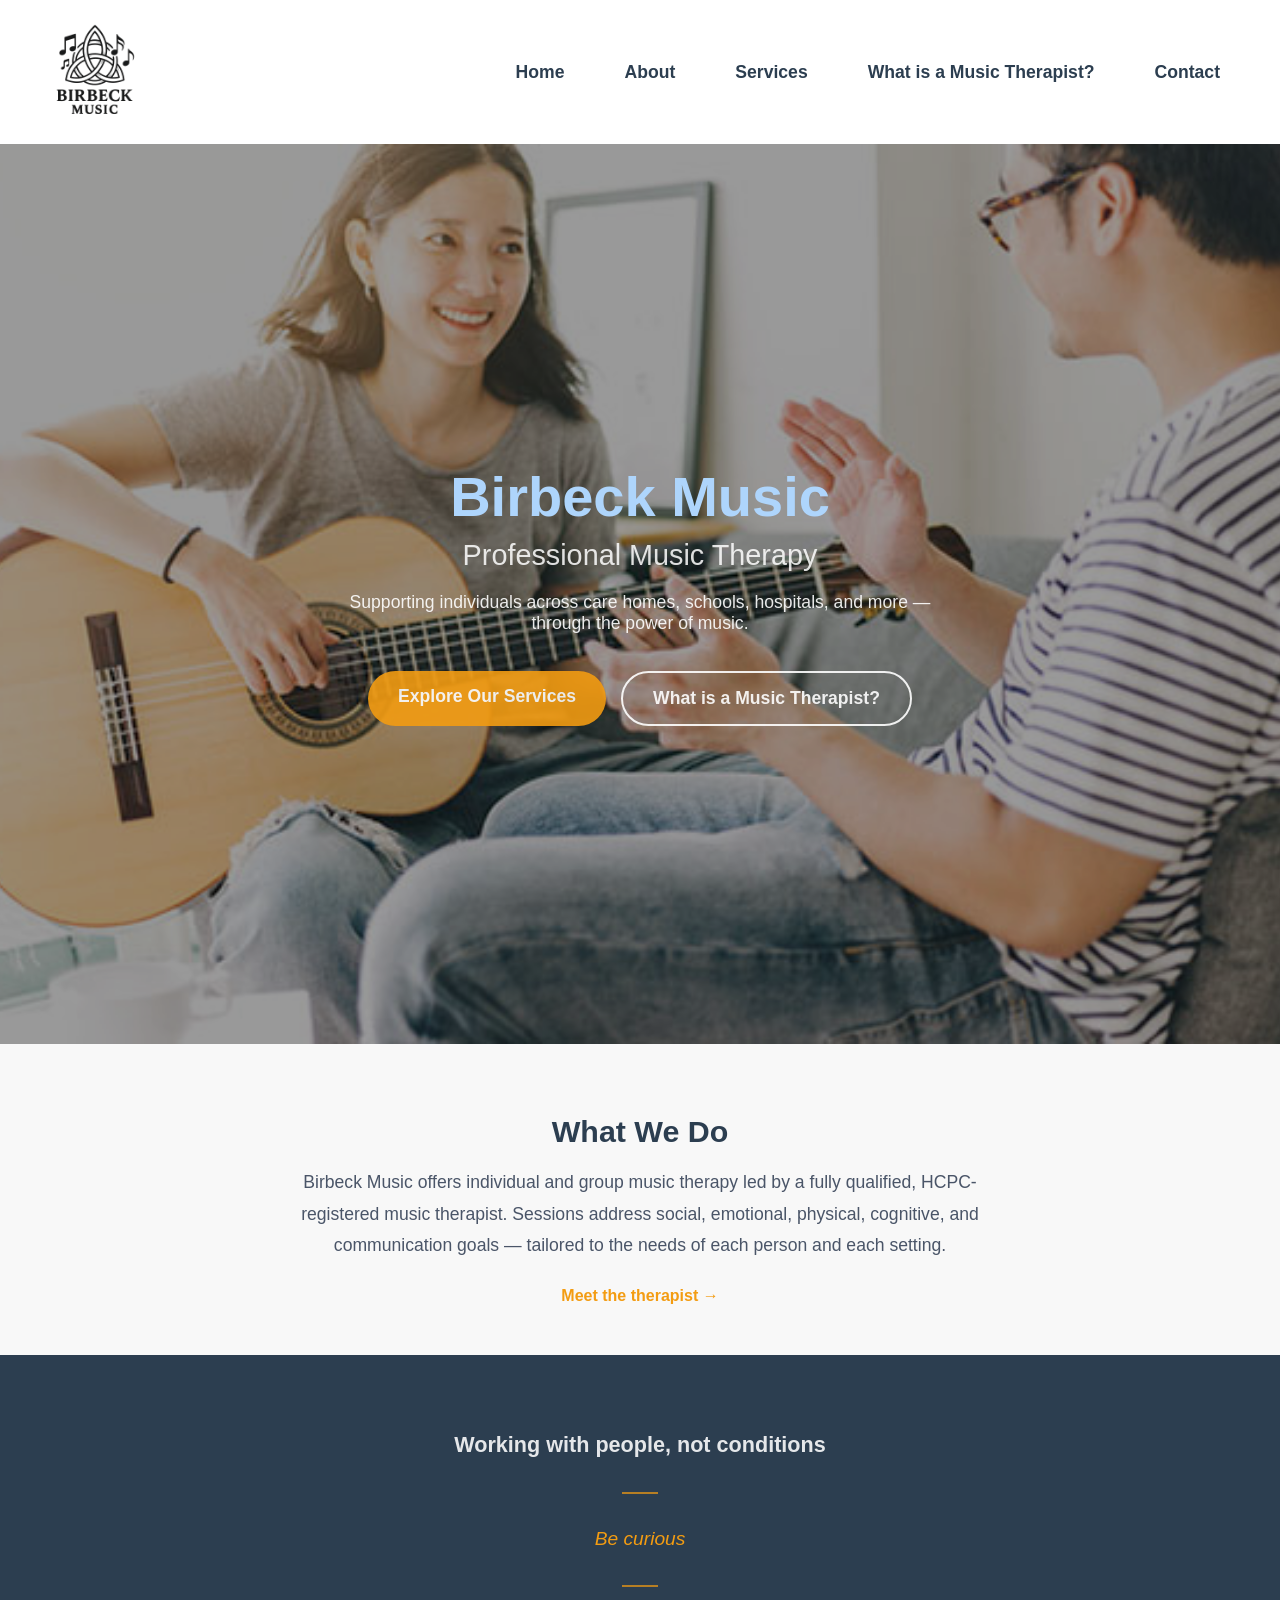
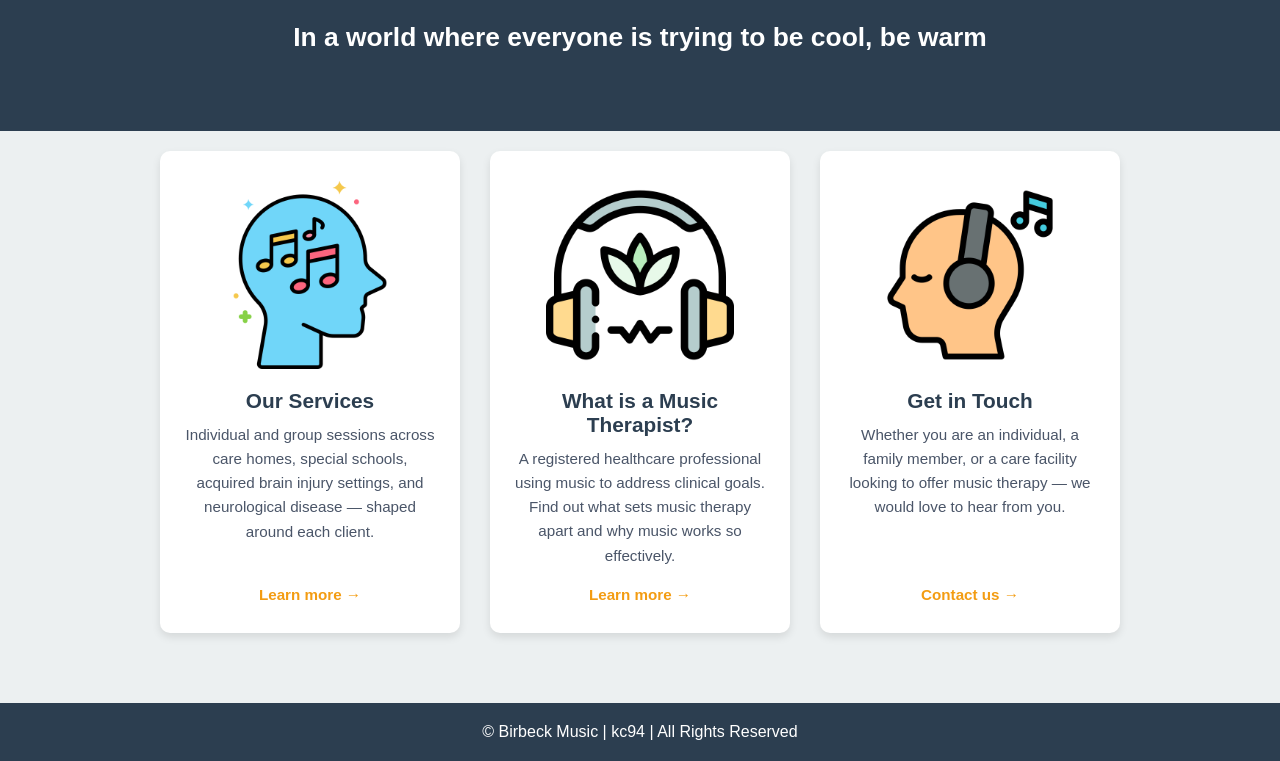
==== commit 5d7d52b7: "Add philosophy strip to home page with three mission statements Adds a dark navy section between the" ====
--- a/Toms website/index.html
+++ b/Toms website/index.html
@@ -47,6 +47,15 @@
         <a href="about.html" class="home-intro-link">Meet the therapist &rarr;</a>
     </section>
 
+    <!-- Philosophy Strip -->
+    <section class="philosophy-strip">
+        <p class="philosophy-stmt">Working with people, not conditions</p>
+        <span class="philosophy-divider"></span>
+        <p class="philosophy-stmt philosophy-stmt--accent">Be curious</p>
+        <span class="philosophy-divider"></span>
+        <p class="philosophy-stmt philosophy-stmt--feature">In a world where everyone is trying to be cool, be warm</p>
+    </section>
+
     <!-- Feature Cards -->
     <section class="features">
         <a href="services.html" class="feature-item">
--- a/Toms website/style.css
+++ b/Toms website/style.css
@@ -190,6 +190,45 @@
     color: #e67e22;
 }
 
+/* Philosophy Strip */
+.philosophy-strip {
+    background-color: #2c3e50;
+    padding: 75px 20px;
+    text-align: center;
+}
+
+.philosophy-stmt {
+    font-size: 1.35em;
+    color: rgba(255, 255, 255, 0.88);
+    font-weight: 600;
+    max-width: 680px;
+    margin: 0 auto;
+    line-height: 1.4;
+}
+
+.philosophy-stmt--accent {
+    color: #f39c12;
+    font-style: italic;
+    font-size: 1.2em;
+    font-weight: 500;
+}
+
+.philosophy-stmt--feature {
+    font-size: 1.65em;
+    color: #fff;
+    font-weight: 700;
+    max-width: 750px;
+}
+
+.philosophy-divider {
+    display: block;
+    width: 36px;
+    height: 2px;
+    background-color: #f39c12;
+    margin: 32px auto;
+    opacity: 0.7;
+}
+
 /* Features Section */
 .features {
     display: flex;
@@ -296,36 +335,227 @@
     line-height: 1.6;
 }
 
-/* About Section */
-.about {
-    display: flex;
-    justify-content: center;
+/* ========================= */
+/* About Page               */
+/* ========================= */
+
+.about-page {
+    max-width: 1100px;
+    margin: 120px auto 60px auto;
+    padding: 0 20px;
+}
+
+/* Page heading */
+.about-hero {
+    text-align: center;
+    margin-bottom: 60px;
+}
+
+.about-hero h1 {
+    font-size: 2.8em;
+    color: #2c3e50;
+    margin-bottom: 12px;
+}
+
+.about-hero p {
+    font-size: 1.2em;
+    color: #4a5568;
+}
+
+/* Intro: photo + text */
+.about-intro-section {
+    display: flex;
     align-items: center;
-    flex-direction: column;
-    max-width: 800px;
-    margin: 140px auto 60px auto;
-    padding: 0 20px;
-    text-align: center;
-}
-
-.about-img {
-    width: 300px;
-    max-width: 100%;
+    gap: 50px;
+    margin-bottom: 60px;
+    background-color: #fff;
+    border-radius: 12px;
+    padding: 40px;
+    box-shadow: 0 4px 12px rgba(0,0,0,0.07);
+}
+
+.about-portrait {
+    width: 240px;
+    min-width: 200px;
     border-radius: 10px;
-    box-shadow: 0 4px 12px rgba(0,0,0,0.1);
+    box-shadow: 0 4px 16px rgba(0,0,0,0.12);
+}
+
+.about-intro-text h2 {
+    font-size: 1.8em;
+    color: #2c3e50;
+    margin-bottom: 18px;
+}
+
+.about-intro-text p {
+    font-size: 1.05em;
+    color: #4a5568;
+    line-height: 1.8;
+}
+
+/* Journey */
+.journey-section {
+    background-color: #ecf0f1;
+    border-radius: 12px;
+    padding: 50px 40px;
+    margin-bottom: 60px;
+}
+
+.journey-section h2 {
+    font-size: 2em;
+    color: #2c3e50;
+    text-align: center;
+    margin-bottom: 35px;
+}
+
+.journey-cards {
+    display: flex;
+    gap: 25px;
+}
+
+.journey-card {
+    flex: 1;
+    background-color: #fff;
+    border-radius: 10px;
+    padding: 30px 25px;
+    box-shadow: 0 3px 10px rgba(0,0,0,0.07);
+}
+
+.journey-year {
+    display: inline-block;
+    background-color: #f39c12;
+    color: #fff;
+    font-weight: bold;
+    font-size: 0.9em;
+    padding: 4px 14px;
+    border-radius: 20px;
+    margin-bottom: 14px;
+}
+
+.journey-card h3 {
+    font-size: 1.1em;
+    color: #2c3e50;
+    margin-bottom: 12px;
+}
+
+.journey-card p {
+    font-size: 0.95em;
+    color: #4a5568;
+    line-height: 1.7;
+}
+
+/* Qualifications Strip */
+.about-quals-strip {
+    background-color: #2c3e50;
+    border-radius: 12px;
+    padding: 45px 50px;
+    margin-bottom: 60px;
+}
+
+.about-quals-inner {
+    display: flex;
+    gap: 50px;
+}
+
+.about-qual-item {
+    display: flex;
+    align-items: flex-start;
+    gap: 20px;
+    flex: 1;
+}
+
+.about-qual-icon {
+    font-size: 2.2em;
+    line-height: 1;
+    flex-shrink: 0;
+}
+
+.about-qual-item h3 {
+    font-size: 1.25em;
+    color: #fff;
+    margin-bottom: 6px;
+}
+
+.about-qual-item p {
+    color: #bdc3c7;
+    font-size: 1em;
+    line-height: 1.5;
+    margin-bottom: 6px;
+}
+
+.qual-detail {
+    font-size: 0.9em;
+    color: #95a5a6;
+    line-height: 1.6;
+}
+
+/* Current Work */
+.current-work-section {
+    margin-bottom: 20px;
+}
+
+.current-work-section h2 {
+    font-size: 2em;
+    color: #2c3e50;
+    text-align: center;
     margin-bottom: 30px;
 }
 
-.about-text h1 {
-    font-size: 2.5em;
-    color: #2c3e50;
-    margin-bottom: 20px;
-}
-
-.about-text p {
+.work-grid {
+    display: grid;
+    grid-template-columns: repeat(2, 1fr);
+    gap: 25px;
+    margin-bottom: 25px;
+}
+
+.work-card {
+    background-color: #fff;
+    border-radius: 10px;
+    padding: 30px;
+    box-shadow: 0 3px 10px rgba(0,0,0,0.07);
+    border-left: 4px solid #f39c12;
+}
+
+.work-card h3 {
     font-size: 1.1em;
-    color: #7f8c8d;
-    line-height: 1.6;
+    color: #2c3e50;
+    margin-bottom: 10px;
+}
+
+.work-card p {
+    font-size: 0.95em;
+    color: #4a5568;
+    line-height: 1.7;
+}
+
+.additional-work-note {
+    background-color: #fdf6ec;
+    border: 1px solid #f39c12;
+    border-radius: 8px;
+    padding: 18px 25px;
+    font-size: 0.95em;
+    color: #4a5568;
+    line-height: 1.7;
+}
+
+/* Personal */
+.personal-section {
+    text-align: center;
+    padding: 50px 20px 30px 20px;
+    max-width: 600px;
+    margin: 0 auto;
+}
+
+.personal-section h2 {
+    font-size: 1.8em;
+    color: #2c3e50;
+    margin-bottom: 15px;
+}
+
+.personal-section p {
+    font-size: 1.05em;
+    color: #4a5568;
+    line-height: 1.8;
 }
 
 /* Contact Section */
@@ -1087,18 +1317,47 @@
         max-width: 100%;
     }
 
-    /* About adjustments */
-    .about {
+    /* About Page adjustments */
+    .about-page {
         margin-top: 100px;
-        padding: 0 15px;
-    }
-
-    .about-img {
-        width: 80%;
-    }
-
-    .about-text h1 {
+    }
+
+    .about-hero h1 {
         font-size: 2em;
+    }
+
+    .about-intro-section {
+        flex-direction: column;
+        align-items: center;
+        text-align: center;
+        padding: 30px 20px;
+        gap: 25px;
+    }
+
+    .about-portrait {
+        width: 180px;
+        min-width: 0;
+    }
+
+    .journey-section {
+        padding: 35px 20px;
+    }
+
+    .journey-cards {
+        flex-direction: column;
+    }
+
+    .about-quals-strip {
+        padding: 35px 25px;
+    }
+
+    .about-quals-inner {
+        flex-direction: column;
+        gap: 30px;
+    }
+
+    .work-grid {
+        grid-template-columns: 1fr;
     }
 
     /* Contact adjustments */
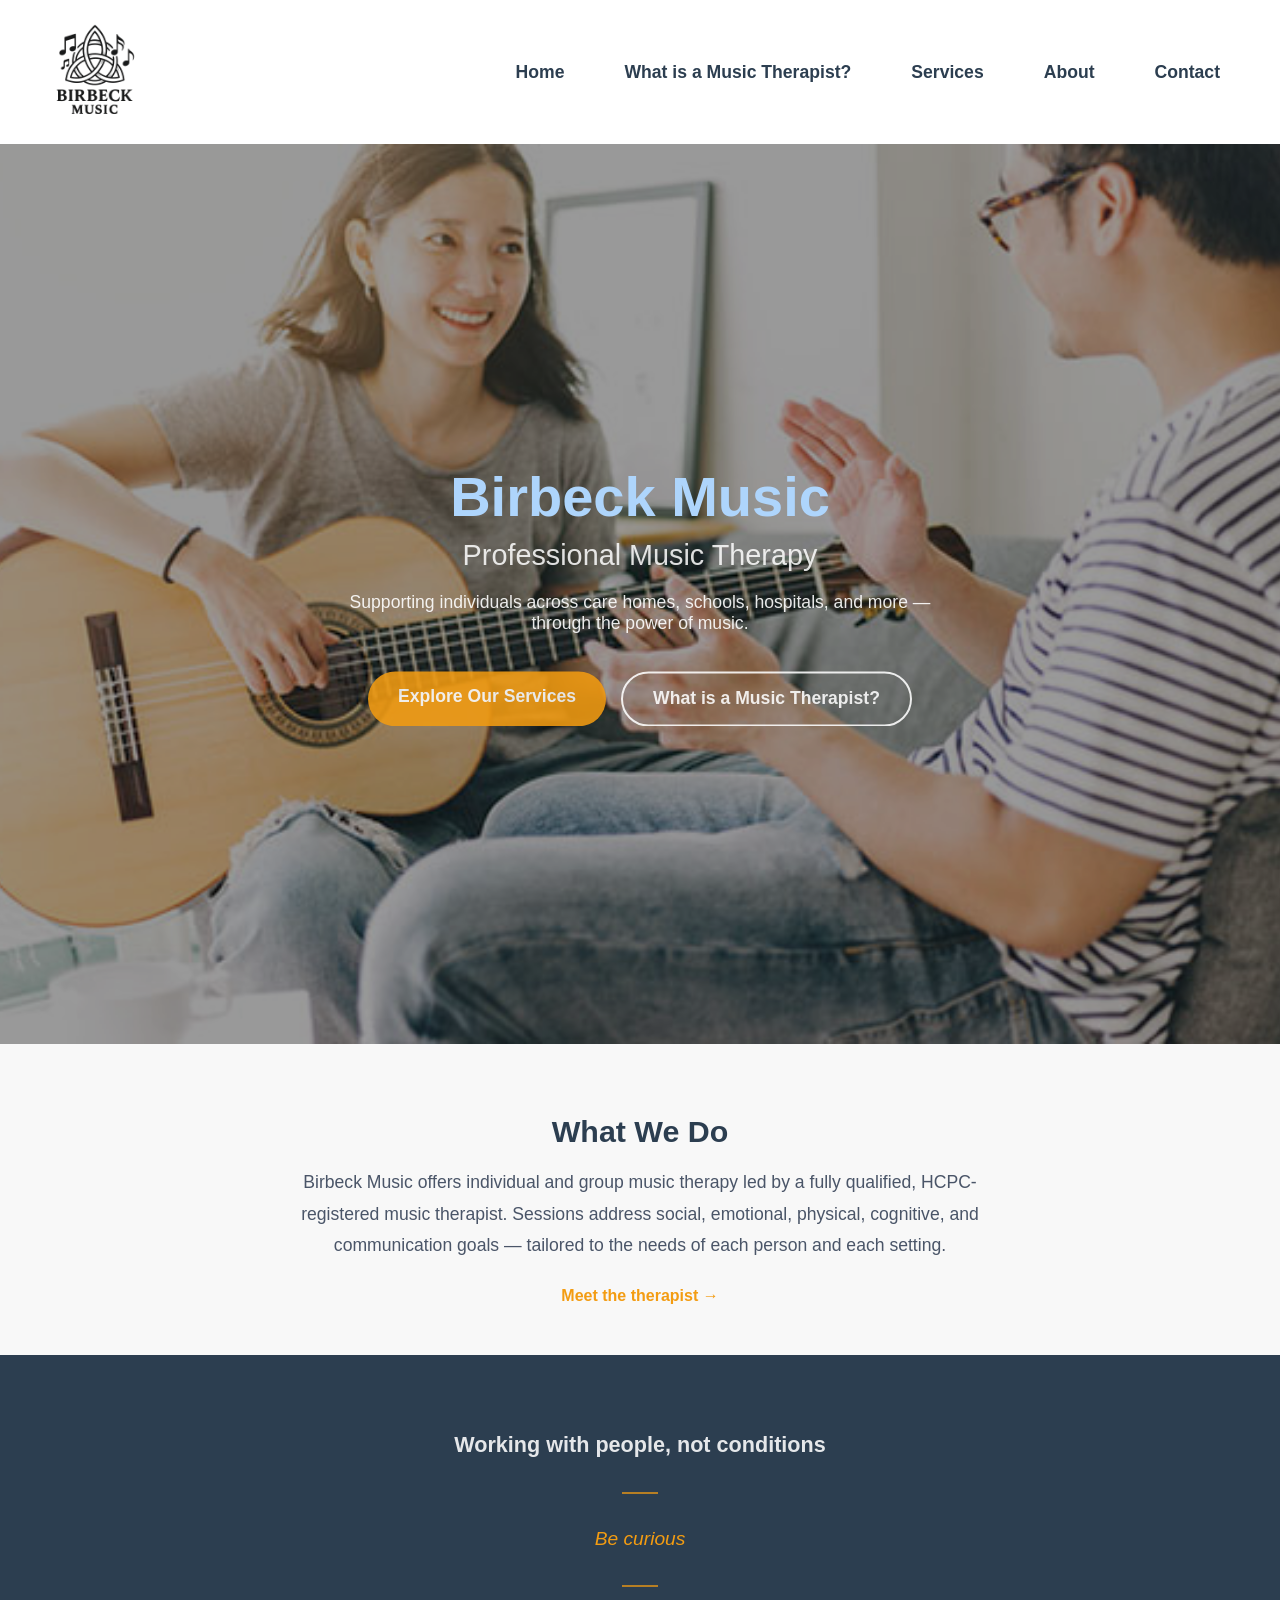
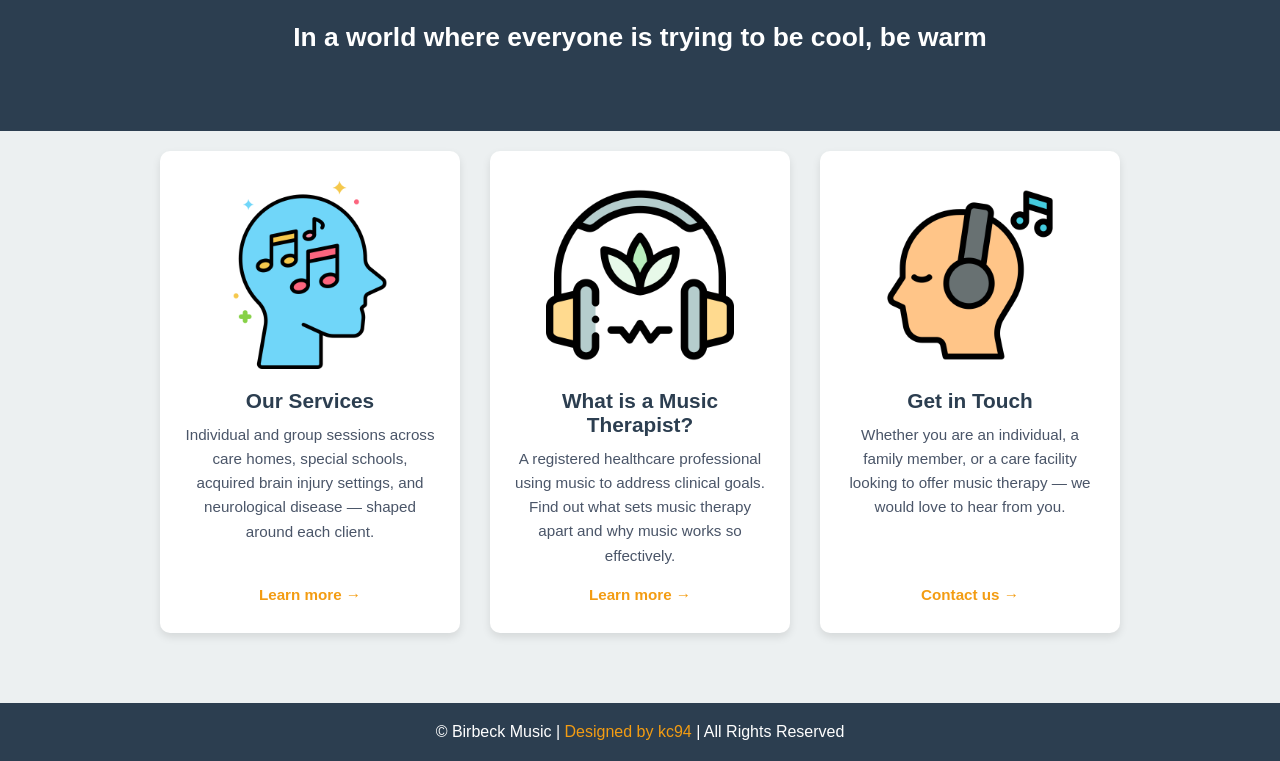
==== commit fdc19474: "Nav reorder, logo home link, footer credit, and mobile fixes Nav (all pages): - New order: Home | Wh" ====
--- a/Toms website/index.html
+++ b/Toms website/index.html
@@ -11,7 +11,7 @@
     <!-- Navbar -->
     <nav class="navbar">
     <div class="logo">
-        <img src="images/logo.png" alt="Music Therapy Logo">
+        <a href="index.html"><img src="images/logo.png" alt="Music Therapy Logo"></a>
     </div>
     <div class="burger">
         <span></span>
@@ -20,9 +20,9 @@
     </div>
     <ul class="nav-links">
         <li><a href="index.html">Home</a></li>
+        <li><a href="music-therapist.html">What is a Music Therapist?</a></li>
+        <li><a href="services.html">Services</a></li>
         <li><a href="about.html">About</a></li>
-        <li><a href="services.html">Services</a></li>
-        <li><a href="music-therapist.html">What is a Music Therapist?</a></li>
         <li><a href="contact.html">Contact</a></li>
     </ul>
 </nav>
@@ -80,7 +80,7 @@
 
     <!-- Footer -->
     <footer>
-        <p>&copy; Birbeck Music | kc94 | All Rights Reserved</p>
+        <p>&copy; Birbeck Music | <a href="https://github.com/k-c94">Designed by kc94</a> | All Rights Reserved</p>
     </footer>
 
 <script>
--- a/Toms website/style.css
+++ b/Toms website/style.css
@@ -560,29 +560,79 @@
 
 /* Contact Section */
 .contact {
-    display: flex;
-    justify-content: center;
-    padding: 140px 20px 60px 20px;
+    padding: 140px 20px 80px 20px;
     background-color: #f8f8f8;
 }
 
-.contact-container {
-    max-width: 600px;
-    width: 100%;
-    text-align: center;
-}
-
-.contact-container h1 {
-    font-size: 2.5em;
+.contact-layout {
+    max-width: 1000px;
+    margin: 0 auto;
+    display: grid;
+    grid-template-columns: 1fr 1fr;
+    gap: 60px;
+    align-items: start;
+}
+
+.contact-info h1 {
+    font-size: 2.2em;
     color: #2c3e50;
     margin-bottom: 20px;
 }
 
-.contact-container p {
-    font-size: 1.1em;
-    color: #7f8c8d;
-    margin-bottom: 40px;
-    line-height: 1.6;
+.contact-info > p {
+    font-size: 1.05em;
+    color: #4a5568;
+    line-height: 1.8;
+    margin-bottom: 35px;
+}
+
+.contact-details {
+    display: flex;
+    flex-direction: column;
+    gap: 15px;
+}
+
+.contact-detail-item {
+    display: flex;
+    flex-direction: column;
+    gap: 4px;
+    padding: 18px 20px;
+    background-color: #fff;
+    border-radius: 8px;
+    border-left: 3px solid #f39c12;
+    box-shadow: 0 2px 8px rgba(0,0,0,0.06);
+}
+
+.contact-detail-label {
+    font-size: 0.78em;
+    font-weight: bold;
+    text-transform: uppercase;
+    letter-spacing: 0.07em;
+    color: #f39c12;
+}
+
+.contact-detail-item span:not(.contact-detail-label) {
+    font-size: 1.05em;
+    color: #2c3e50;
+    font-weight: 600;
+}
+
+.contact-detail-item a {
+    font-size: 1.05em;
+    color: #2c3e50;
+    font-weight: 600;
+    transition: color 0.2s;
+}
+
+.contact-detail-item a:hover {
+    color: #f39c12;
+}
+
+.contact-form-wrapper {
+    background-color: #fff;
+    border-radius: 12px;
+    padding: 35px;
+    box-shadow: 0 4px 12px rgba(0,0,0,0.07);
 }
 
 /* Form styles */
@@ -638,6 +688,15 @@
     text-align: center;
 }
 
+footer a {
+    color: #f39c12;
+    transition: color 0.2s;
+}
+
+footer a:hover {
+    color: #fff;
+}
+
 /* Music Therapist Page */
 .therapist-page {
     max-width: 1100px;
@@ -1210,6 +1269,11 @@
     .navbar {
         flex-wrap: nowrap;
         justify-content: space-between;
+        padding: 10px 20px;
+    }
+
+    .navbar .logo img {
+        max-height: 65px;
     }
 
     .burger {
@@ -1219,7 +1283,7 @@
 
     .nav-links {
         position: absolute;
-        top: 70px;
+        top: 100%;
         right: 0;
         width: 100%;
         flex-direction: column;
@@ -1229,6 +1293,7 @@
         overflow: hidden;
         transition: max-height 0.3s ease-in-out;
         z-index: 999;
+        box-shadow: 0 4px 8px rgba(0,0,0,0.1);
     }
 
     .nav-links.active {
@@ -1360,17 +1425,35 @@
         grid-template-columns: 1fr;
     }
 
+    /* Philosophy strip */
+    .philosophy-strip {
+        padding: 55px 25px;
+    }
+
+    .philosophy-stmt {
+        font-size: 1.1em;
+    }
+
+    .philosophy-stmt--accent {
+        font-size: 1em;
+    }
+
+    .philosophy-stmt--feature {
+        font-size: 1.3em;
+    }
+
     /* Contact adjustments */
     .contact {
-        padding: 100px 10px 40px 10px;
-    }
-
-    .contact-container h1 {
-        font-size: 2em;
-    }
-
-    .contact-container p {
-        font-size: 1em;
+        padding: 100px 15px 50px 15px;
+    }
+
+    .contact-layout {
+        grid-template-columns: 1fr;
+        gap: 35px;
+    }
+
+    .contact-info h1 {
+        font-size: 1.8em;
     }
 }
 
